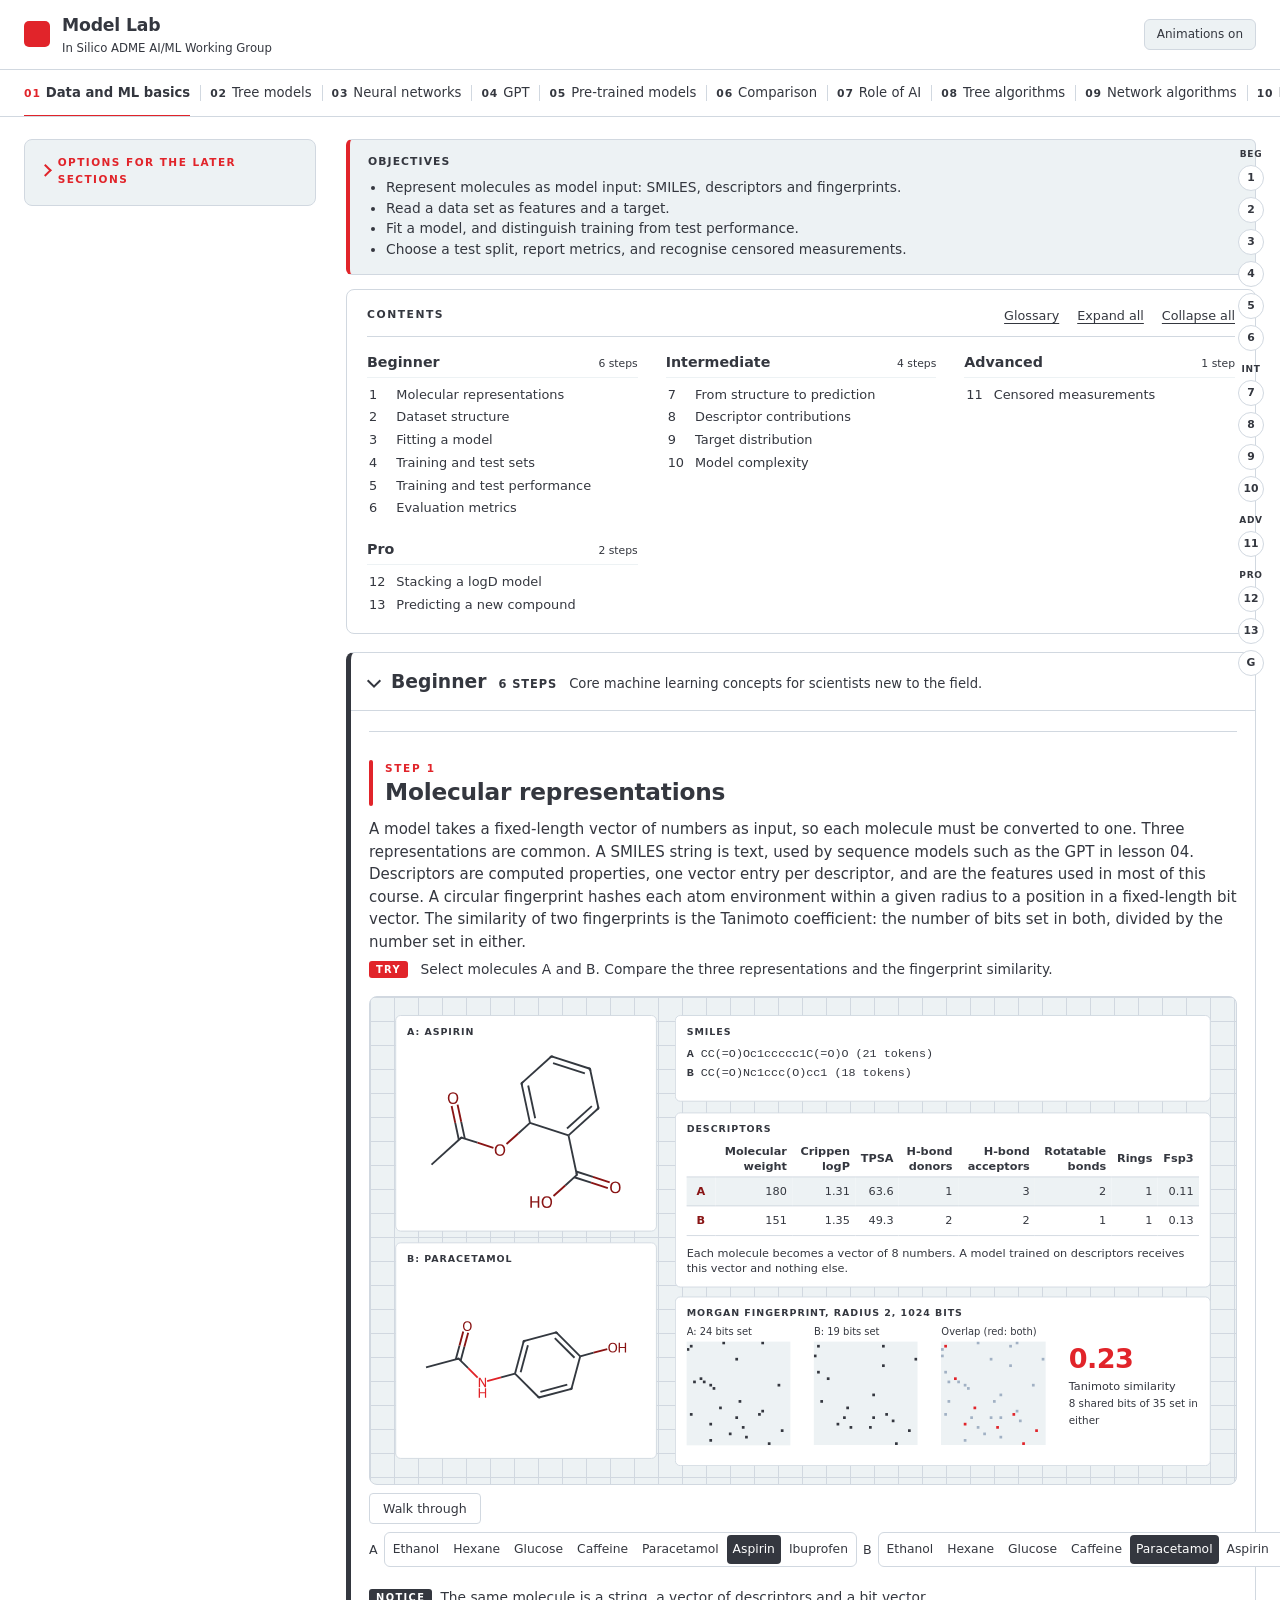
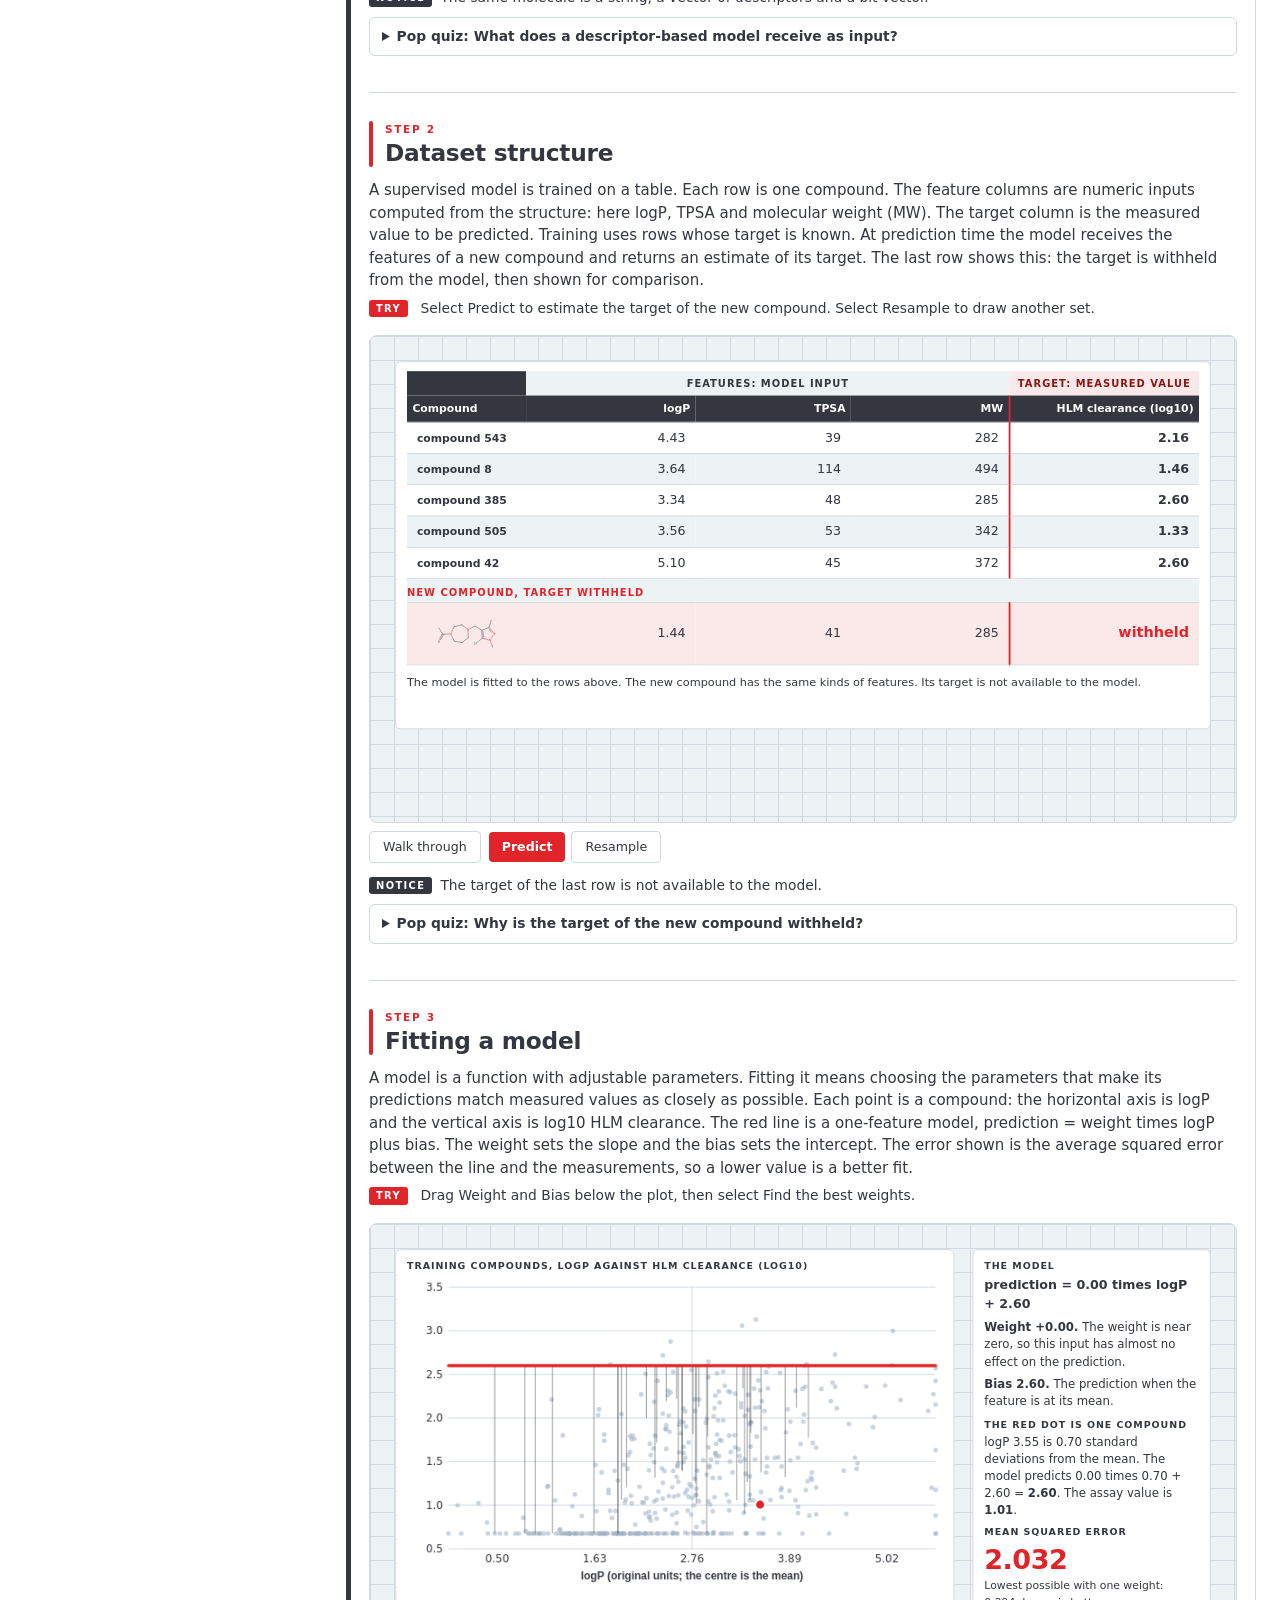
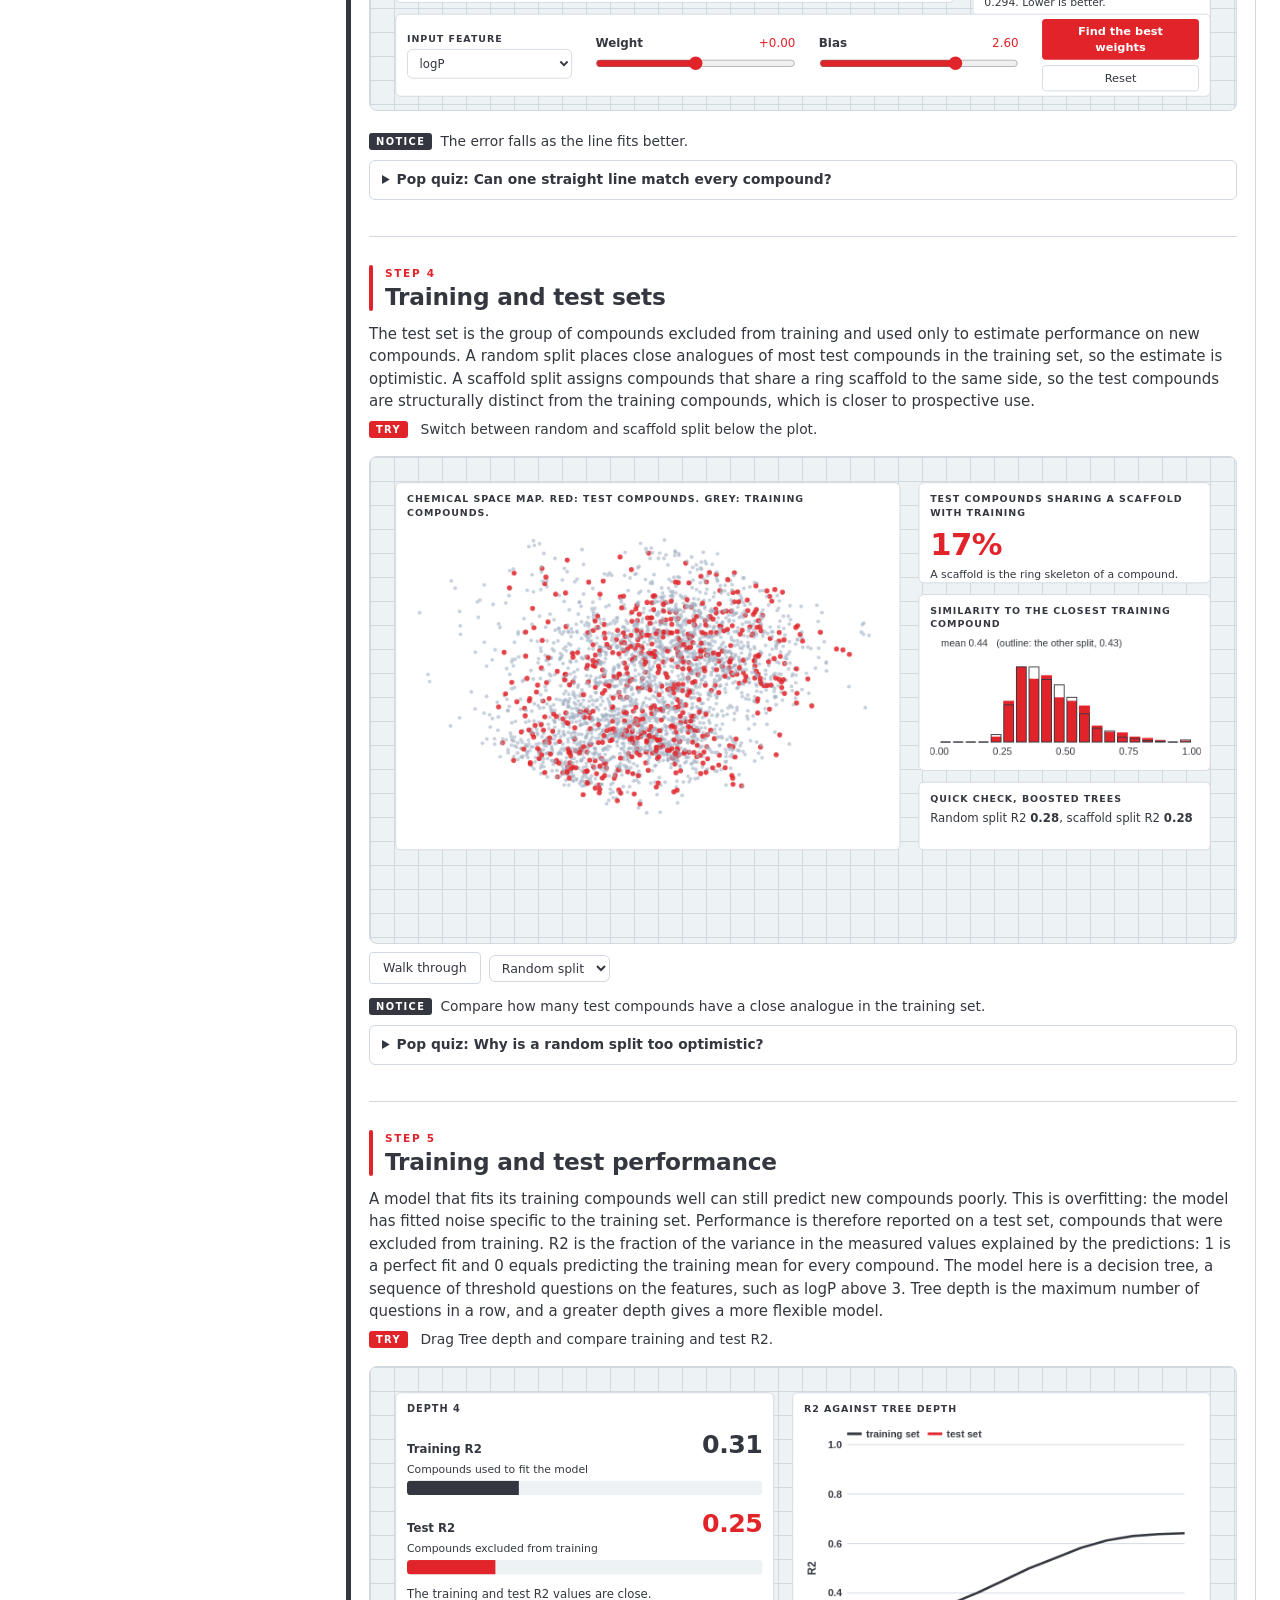
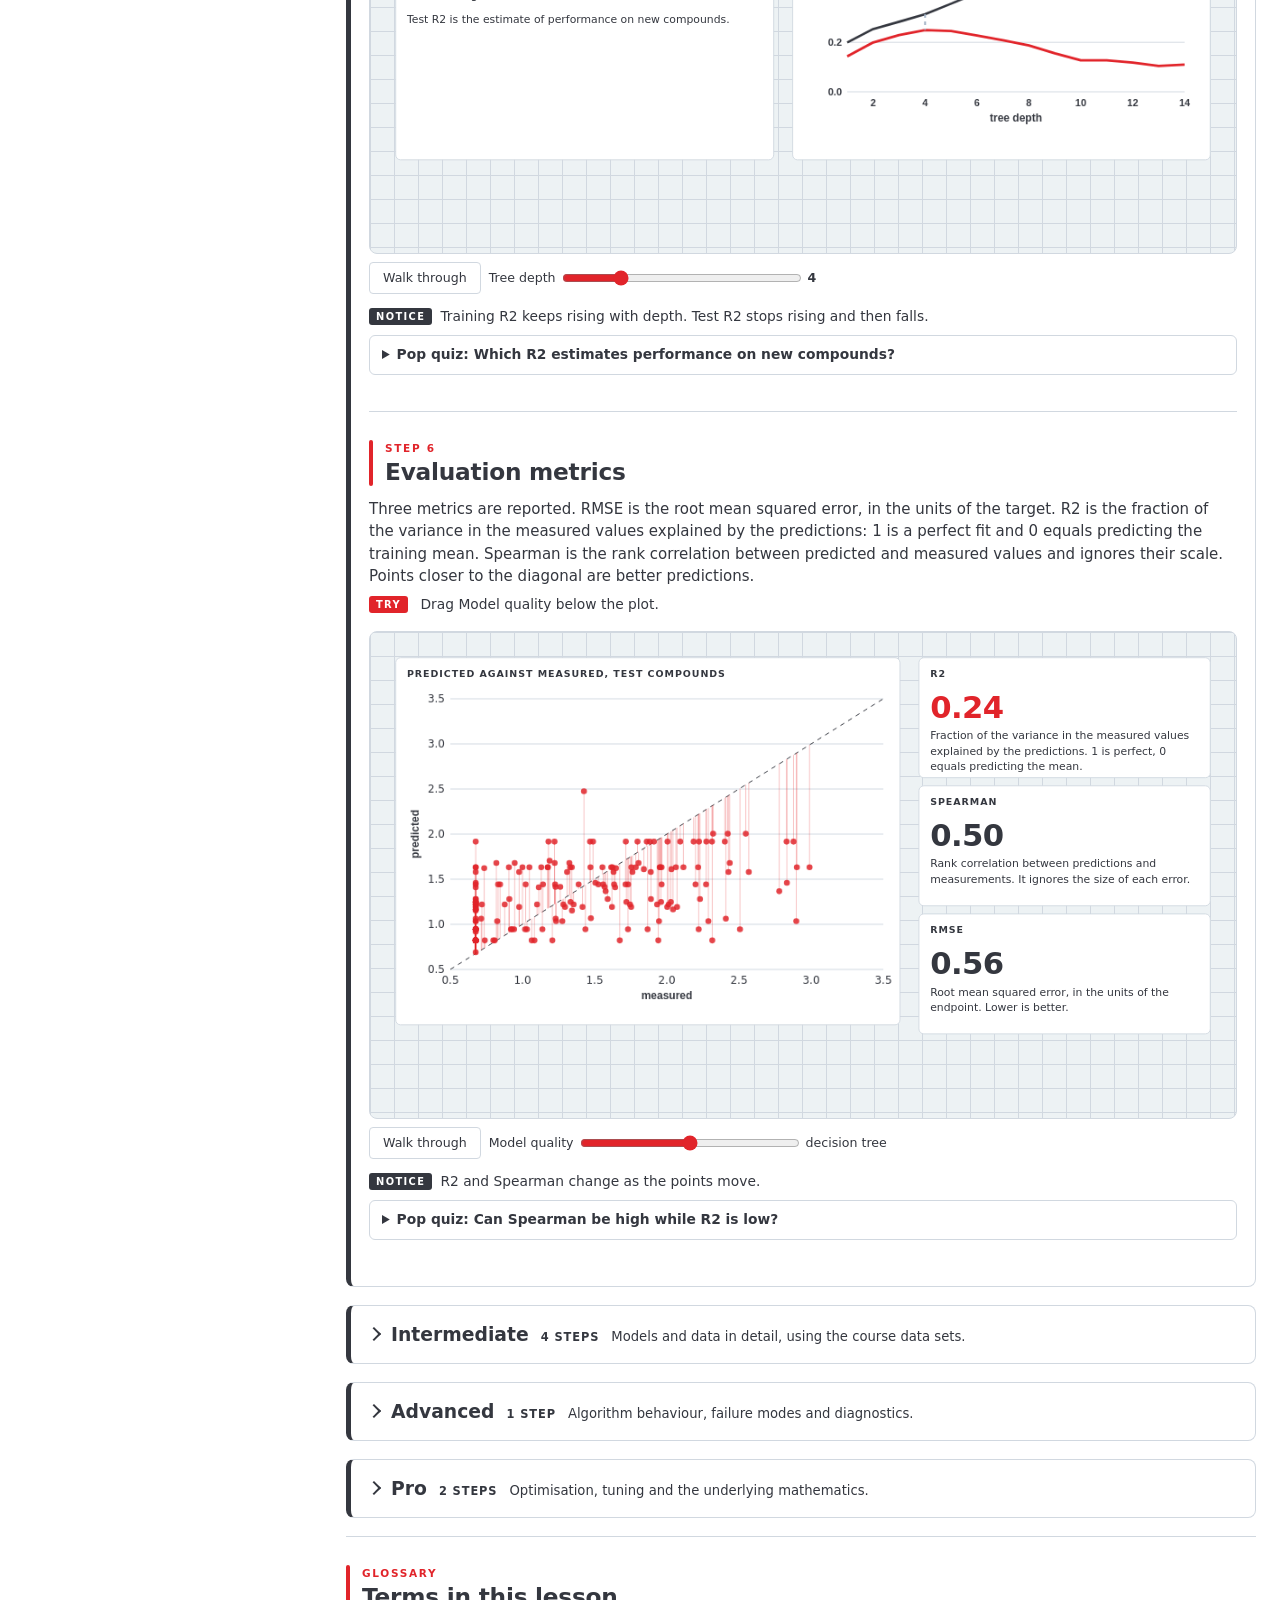
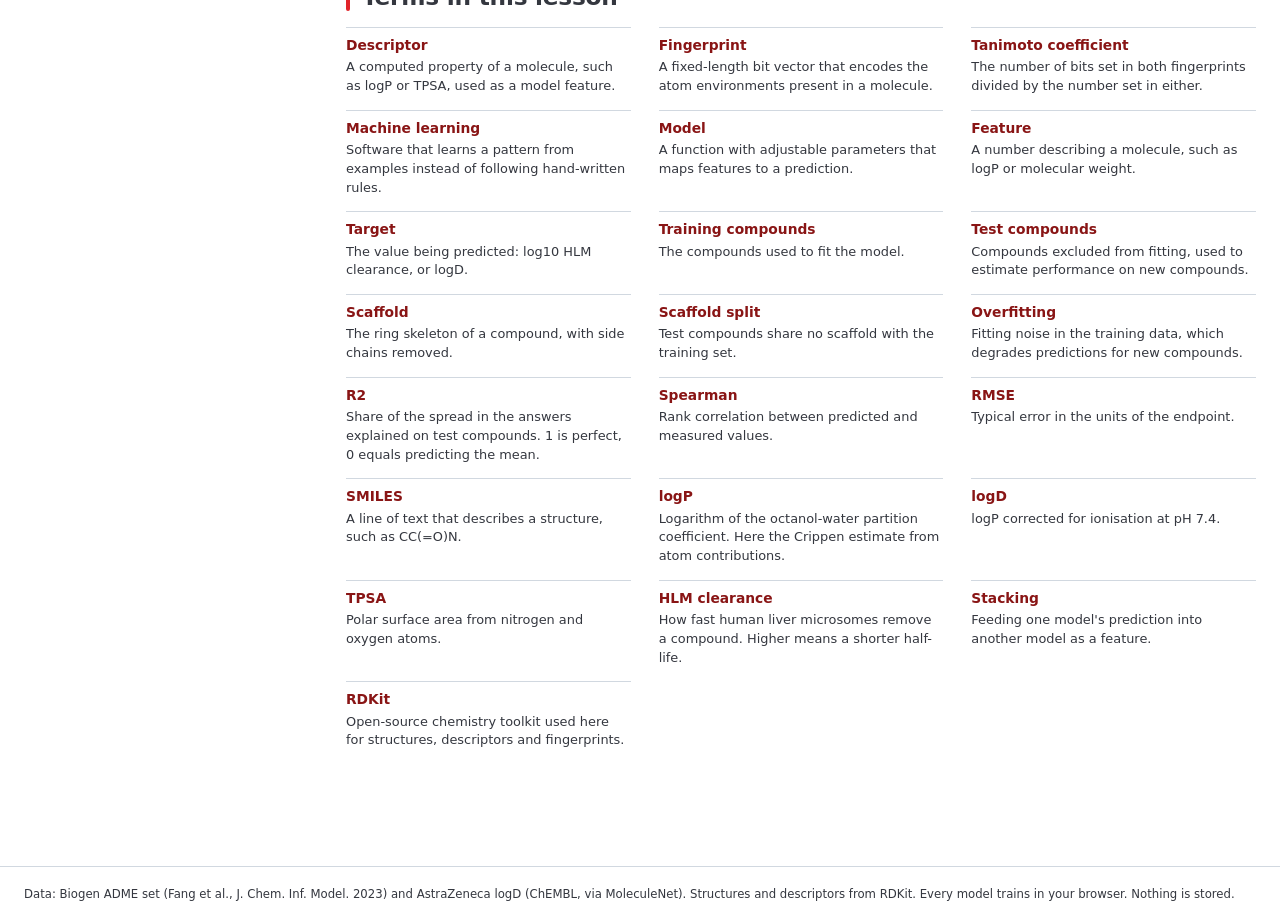
==== docs/index.html @ fb3d6345 "Fix graphical defects in tab 11: clipped schematic, legends over data, origin tick collisions, graph" ====
<!doctype html>
<html lang="en">
<head>
<meta charset="utf-8">
<meta name="viewport" content="width=device-width,initial-scale=1">
<title>Model Lab | AI/ML for ADME</title>
<link rel="stylesheet" href="css/site.css?v=o7">
</head>
<body>
<div id="bar"></div>
<header class="site"><div class="in">
  <div class="brand"><i aria-hidden="true"></i><div><b>Model Lab</b><small>In Silico ADME AI/ML Working Group</small></div></div>
  <div class="sp"></div>
  <button class="pill" id="animtoggle" type="button" aria-pressed="false">Animations on</button>
</div></header>
<nav class="tabs"><div class="in" id="tabs">
  <button type="button" data-tab="start" aria-selected="true"><b>01</b>Data and ML basics</button>
  <button type="button" data-tab="trees" aria-selected="false"><b>02</b>Tree models</button>
  <button type="button" data-tab="nn" aria-selected="false"><b>03</b>Neural networks</button>
  <button type="button" data-tab="gpt" aria-selected="false"><b>04</b>GPT</button>
  <button type="button" data-tab="pre" aria-selected="false"><b>05</b>Pre-trained models</button>
  <button type="button" data-tab="compare" aria-selected="false"><b>06</b>Comparison</button>
  <button type="button" data-tab="ai" aria-selected="false"><b>07</b>Role of AI</button>
  <button type="button" data-tab="treealgo" aria-selected="false"><b>08</b>Tree algorithms</button>
  <button type="button" data-tab="netalgo" aria-selected="false"><b>09</b>Network algorithms</button>
  <button type="button" data-tab="pk" aria-selected="false"><b>10</b>PK and PBPK</button>
  <button type="button" data-tab="mlpk" aria-selected="false"><b>11</b>ML in PK and MIDD</button>
  <button type="button" data-tab="quiz" aria-selected="false"><b>12</b>Quiz</button>
</div></nav>
<main>
  <div class="lesson" id="lesson-start"><div class="loading">Loading</div></div>
  <div class="lesson" id="lesson-trees" hidden></div>
  <div class="lesson" id="lesson-nn" hidden></div>
  <div class="lesson" id="lesson-gpt" hidden></div>
  <div class="lesson" id="lesson-pre" hidden></div>
  <div class="lesson" id="lesson-compare" hidden></div>
  <div class="lesson" id="lesson-ai" hidden></div>
  <div class="lesson" id="lesson-treealgo" hidden></div>
  <div class="lesson" id="lesson-netalgo" hidden></div>
  <div class="lesson" id="lesson-pk" hidden></div>
  <div class="lesson" id="lesson-mlpk" hidden></div>
  <div class="lesson" id="lesson-quiz" hidden></div>
</main>
<footer class="site"><div>Data: Biogen ADME set (Fang et al., J. Chem. Inf. Model. 2023) and AstraZeneca logD (ChEMBL, via MoleculeNet). Structures and descriptors from RDKit. Every model trains in your browser. Nothing is stored.</div></footer>
<script src="vendor/tf.min.js"></script>
<script src="js/core.js?v=o7"></script>
<script src="js/guide.js?v=o7"></script>
<script src="js/filters.js?v=o7"></script>
<script src="js/start.js?v=o7"></script>
<script src="js/intro.js?v=o7"></script>
<script src="js/trees.js?v=o7"></script>
<script src="js/nn.js?v=o7"></script>
<script src="js/nn2.js?v=o7"></script>
<script src="js/transformer.js?v=o7"></script>
<script src="js/pretrained.js?v=o7"></script>
<script src="js/compare.js?v=o7"></script>
<script src="js/limits.js?v=o7"></script>
<script src="js/shape3d.js?v=o7"></script>
<script src="js/treealgo.js?v=o7"></script>
<script src="js/netalgo.js?v=o7"></script>
<script src="js/pkengine.js?v=o7"></script>
<script src="js/pk.js?v=o7"></script>
<script src="js/mlpk.js?v=o7"></script>
<script src="js/pk_a.js?v=o7"></script>
<script src="js/pk_b.js?v=o7"></script>
<script src="js/pk_c.js?v=o7"></script>
<script src="js/pk_d.js?v=o7"></script>
<script src="js/mlpk_a.js?v=o7"></script>
<script src="js/mlpk_b.js?v=o7"></script>
<script src="js/mlpk_c.js?v=o7"></script>
<script src="js/mlpk_d.js?v=o7"></script>
<script src="js/mlpk_e.js?v=o7"></script>
<script src="js/beginner.js?v=o7"></script>
<script src="js/beginner2_trees.js?v=o7"></script>
<script src="js/beginner2_nn.js?v=o7"></script>
<script src="js/beginner2_gpt.js?v=o7"></script>
<script src="js/beginner2_misc.js?v=o7"></script>
<script src="js/titles.js?v=o7"></script>
<script src="js/levels.js?v=o7"></script>
<script src="js/quiz.js?v=o7"></script>
<script src="js/quizfig_a.js?v=o7"></script>
<script src="js/quizfig_b.js?v=o7"></script>
<script src="js/quizfig_c.js?v=o7"></script>
<script src="js/quizfig_d.js?v=o7"></script>
<script src="js/quiz_pk.js?v=o7"></script>
<script src="js/main.js?v=o7"></script>
</body>
</html>
---- docs/css/site.css ----
/* Palette: red, maroon, dark grey, blue, light blue, light grey. White page, light grey grid stages. */
:root{
  --red:#E1242A; --dred:#891515; --char:#34373F; --bg:#A1B1C4; --silver:#D1D8E0; --light:#EDF2F4; --tint:#F78C85; --mid:#34373F; --panel:#EDF2F4;
  --display:"Aptos Display",Aptos,"Segoe UI Variable Display","Segoe UI",system-ui,sans-serif;
  --sans:Aptos,"Aptos Display","Segoe UI Variable","Segoe UI",system-ui,-apple-system,Roboto,Helvetica,Arial,sans-serif;
  --code:"Cascadia Mono",Consolas,ui-monospace,monospace;
}
*{box-sizing:border-box}
html{font-size:15px;scroll-behavior:smooth}
body{margin:0;background:#fff;color:var(--char);font:1rem/1.55 var(--sans);-webkit-font-smoothing:antialiased}
button{font:inherit}
h1,h2,h3,h4{margin:0;font-family:var(--display);font-weight:700;color:var(--char);letter-spacing:-.01em}
p{margin:0 0 10px}
a{color:var(--red)}
.mono{font-family:var(--code)}
#bar{position:fixed;left:0;top:0;height:3px;width:0;background:var(--red);z-index:60;transition:width .25s}
header.site{background:#fff;border-bottom:1px solid var(--silver)}
header.site .in{max-width:1360px;margin:0 auto;padding:12px 24px;display:flex;align-items:center;gap:16px}
.brand{display:flex;align-items:center;gap:12px}
.brand i{display:block;width:26px;height:26px;border-radius:5px;background:var(--red,#e4002b)}
.brand b{font-size:1.15rem;font-weight:700;letter-spacing:-.01em}
.brand small{display:block;font-size:.78rem;color:var(--mid);font-weight:400}
.sp{flex:1}
.pill{font-size:.8rem;color:var(--char);border:1px solid var(--silver);background:var(--panel);border-radius:6px;padding:5px 12px;cursor:pointer}
.pill[aria-pressed="true"]{background:var(--char);color:#fff;border-color:var(--char)}
nav.tabs{position:sticky;top:0;z-index:40;background:rgba(255,255,255,.97);border-bottom:1px solid var(--silver)}
nav.tabs .in{max-width:1360px;margin:0 auto;padding:0 24px;display:flex;gap:28px;overflow-x:auto}
nav.tabs button{flex:0 0 auto;border:0;background:none;color:var(--mid);padding:13px 0;cursor:pointer;position:relative;white-space:nowrap;font-size:.95rem}
nav.tabs button b{font-weight:600;font-size:.72rem;letter-spacing:.08em;margin-right:7px;color:var(--mid)}
nav.tabs button[aria-selected="true"]{color:var(--char);font-weight:600}
nav.tabs button[aria-selected="true"] b{color:var(--red)}
nav.tabs button[aria-selected="true"]::after{content:"";position:absolute;left:0;right:0;bottom:-1px;height:2px;background:var(--red)}
.lesson{max-width:1360px;margin:0 auto;padding:22px 24px 80px;display:grid;grid-template-columns:292px minmax(0,1fr);gap:30px;align-items:start}
.lesson[hidden]{display:none}
@media(max-width:1000px){.lesson{grid-template-columns:minmax(0,1fr);gap:18px;padding:16px}}
aside.options{position:sticky;top:58px;max-height:calc(100vh - 72px);overflow:auto;background:var(--panel);border:1px solid var(--silver);border-radius:8px;padding:14px 16px 18px}
@media(max-width:1000px){aside.options{position:static;max-height:none}}
.otitle{font-size:.7rem;letter-spacing:.14em;text-transform:uppercase;color:var(--red);font-weight:700;margin-bottom:8px}
.og{padding:10px 0;border-top:1px solid var(--silver)}
.og:first-of-type{border-top:0;padding-top:2px}
.ol{font-size:.72rem;letter-spacing:.1em;text-transform:uppercase;color:var(--mid);font-weight:600;margin-bottom:6px}
label.row{display:flex;justify-content:space-between;gap:10px;font-size:.88rem;font-weight:600;margin-bottom:2px}
label.row output{font-weight:500;color:var(--red);font-variant-numeric:tabular-nums}
input[type=range]{width:100%;accent-color:var(--red);margin:2px 0}
select,input[type=text]{font:inherit;width:100%;padding:7px 9px;border-radius:6px;border:1px solid var(--silver);background:#fff;color:var(--char)}
.hint{font-size:.76rem;color:var(--mid);line-height:1.35;margin-top:2px}
.seg{display:flex;background:#fff;border:1px solid var(--silver);border-radius:6px;padding:2px;gap:2px}
.seg button{flex:1;border:0;background:none;padding:5px 6px;border-radius:4px;font-size:.82rem;color:var(--mid);cursor:pointer}
.seg button.on{background:var(--char);color:#fff}
.chips{display:flex;flex-wrap:wrap;gap:5px}
.chips label{display:inline-flex;gap:5px;align-items:center;border:1px solid var(--silver);border-radius:999px;padding:2px 9px;font-size:.8rem;cursor:pointer;background:#fff}
.chips label:has(input:checked){border-color:var(--red);color:var(--dred)}
.chips input{accent-color:var(--red)}
.btn{font-weight:600;font-size:.9rem;padding:8px 16px;border-radius:4px;border:0;background:var(--red);color:#fff;cursor:pointer}
.btn:hover{background:var(--dred)}
.btn.ghost{background:#fff;color:var(--char);border:1px solid var(--silver);font-weight:500}
.btn.ghost:hover{background:var(--panel);border-color:var(--mid)}
.btn:disabled{opacity:.45;cursor:default}
.btn.sm{padding:5px 13px;font-size:.84rem}
.btn.wide{width:100%}
.status{font-size:.8rem;color:var(--mid);min-height:1.3em;margin-top:8px;font-variant-numeric:tabular-nums}
.rbox{margin-top:10px;display:flex;flex-direction:column;gap:6px}
.rrow{display:flex;justify-content:space-between;background:#fff;border:1px solid var(--silver);border-radius:6px;padding:6px 10px;font-size:.84rem}
.rrow b{font-variant-numeric:tabular-nums;color:var(--red)}
.steps{min-width:0}
nav.toc{display:flex;flex-wrap:wrap;gap:6px;margin-bottom:6px}
.tc{border:1px solid var(--silver);background:#fff;border-radius:999px;padding:3px 12px;font-size:.8rem;color:var(--char);cursor:pointer}
.tc:hover{border-color:var(--red);color:var(--red)}
.step{padding:28px 0 36px;border-top:1px solid var(--silver);scroll-margin-top:70px}
nav.toc + .step{border-top:0;padding-top:14px}
.shead{display:flex;gap:12px;align-items:stretch}
.tick{width:4px;background:var(--red);border-radius:2px;flex:0 0 4px}
.eyebrow{font-size:.7rem;letter-spacing:.16em;font-weight:700;color:var(--red);text-transform:uppercase}
.step h2{font-size:1.55rem;line-height:1.2;font-weight:700;margin-top:2px;text-wrap:balance}
.lead{margin:12px 0 0;max-width:62rem;font-size:1rem;line-height:1.5;color:#34373F}
.try{margin:6px 0 0;max-width:62rem;font-size:.92rem;color:var(--char)}
.try b{display:inline-block;font-size:.66rem;letter-spacing:.14em;text-transform:uppercase;color:#fff;background:var(--red);border-radius:3px;padding:1px 7px;margin-right:8px;vertical-align:1px}
.stagewrap{margin-top:16px}
.screen{position:relative;width:100%;aspect-ratio:16/9;background-color:var(--light);background-image:linear-gradient(#D1D8E0 1px,transparent 1px),linear-gradient(90deg,#D1D8E0 1px,transparent 1px);background-size:24px 24px;border:1px solid var(--silver);border-radius:8px;overflow:hidden}
.inner{position:absolute;left:0;top:0;width:960px;height:540px;transform-origin:0 0;font-size:13px;line-height:1.4}
.sbar{display:flex;gap:8px;align-items:center;flex-wrap:wrap;margin-top:8px}
.sc{display:inline-flex;gap:6px;align-items:center;font-size:.84rem}
.sc select{width:auto;padding:4px 8px}
.sc input[type=range]{width:140px}
.sx{font-size:.82rem;color:var(--mid);margin-left:auto;font-variant-numeric:tabular-nums}
.cap{position:absolute;left:70px;right:70px;bottom:20px;background:var(--char);color:#fff;border-radius:6px;padding:9px 16px;text-align:center;font-size:15px;line-height:1.35;opacity:0;transition:opacity .35s;pointer-events:none;z-index:20}
.cap.on{opacity:1}
.keybar{position:absolute;left:0;right:0;bottom:0;height:46px;background:var(--red);color:#fff;font-weight:700;font-size:16px;display:flex;align-items:center;justify-content:center;gap:14px;transform:translateY(100%);opacity:0;transition:transform .5s,opacity .3s;z-index:21;padding:0 20px;text-align:center}
.keybar.on{transform:none;opacity:1}
.keybar i{font-style:normal;background:var(--dred);border-radius:3px;font-size:10px;letter-spacing:.14em;padding:3px 8px;flex:0 0 auto}
.abs{position:absolute}
.pn{position:absolute;background:#fff;border:1px solid var(--silver);border-radius:6px;padding:10px 12px;font-size:13px}
.pn h4{font-size:10.5px;letter-spacing:.1em;text-transform:uppercase;color:var(--mid);font-weight:600;margin:0 0 6px}
.pn.dark{background:var(--char);color:#fff;border-color:var(--char)}
.fd{opacity:0;transform:translateY(10px);transition:opacity .55s,transform .55s}
.fd.on{opacity:1;transform:none}
.fl{opacity:0;transition:opacity .5s}.fl.on{opacity:1}
.smi{font:600 14px var(--code);color:var(--char);word-break:break-all}
.big{font-size:34px;font-weight:700;letter-spacing:-.02em;font-variant-numeric:tabular-nums}
.lbl{font-size:10.5px;letter-spacing:.1em;text-transform:uppercase;color:var(--mid);font-weight:600}
.nums div{display:flex;justify-content:space-between;border-bottom:1px solid var(--silver);padding:3px 0;font-variant-numeric:tabular-nums}
.nums b{color:var(--char)}
.pbar{height:9px;border-radius:5px;background:var(--silver);position:relative;overflow:hidden;margin:3px 0 7px}
.pbar i{position:absolute;left:0;top:0;bottom:0;border-radius:5px;transition:width 1s cubic-bezier(.2,.8,.2,1)}
.struct svg{display:block;width:100%;height:100%}
.score{background:#fff;border:1px solid var(--silver);border-radius:6px;padding:10px 12px;animation:pop .45s both}
.score b{display:block;font-size:.68rem;letter-spacing:.1em;text-transform:uppercase;color:var(--mid);font-weight:600}
.score .v{font-size:1.8rem;font-weight:700;color:var(--char);line-height:1.15;font-variant-numeric:tabular-nums}
.score .s{font-size:.74rem;color:var(--mid);line-height:1.35}
@keyframes pop{from{opacity:0;transform:translateY(6px)}to{opacity:1;transform:none}}
.tok{display:inline-block;font:600 13px/1 var(--code);background:#fff;border:1px solid var(--silver);border-radius:5px;padding:7px 9px;margin:0 5px 5px 0;animation:pop .3s both}
.tok.new{background:var(--red);color:#fff;border-color:var(--red)}
.tok.s{background:var(--char);color:#fff;border-color:var(--char)}
.probs{display:flex;flex-direction:column;gap:5px}
.probs>div{display:grid;grid-template-columns:54px minmax(0,1fr) 40px;gap:8px;align-items:center;font:600 12px var(--code)}
.probs .tr{display:block;height:11px;border-radius:3px;background:var(--silver)}
.probs i{display:block;height:11px;border-radius:3px;background:var(--red);width:0;transition:width .4s}
.probs .pick i{background:var(--dred)}
.mol3{display:grid;grid-template-columns:repeat(4,1fr);gap:8px}
.molc{background:#fff;border:1px solid var(--silver);border-radius:6px;padding:4px;animation:pop .4s both;position:relative}
.molc.bad{opacity:.55}.molc.ok{border-color:var(--red)}
.molc small{display:block;font-size:10px;color:var(--mid);text-align:center}
.lb{display:grid;grid-template-columns:minmax(120px,230px) minmax(0,1fr) 54px 76px;gap:7px 12px;align-items:center;font-size:.9rem}
.lb .hd{font-size:.68rem;letter-spacing:.1em;text-transform:uppercase;color:var(--mid)}
.lb .nm{font-weight:600}
.lb .tr{height:13px;background:var(--silver);border-radius:3px;overflow:hidden}
.lb .tr i{display:block;height:100%;width:0;background:var(--red);transition:width 1.1s cubic-bezier(.2,.8,.2,1)}
.lb .tr i.ref{background:var(--bg)}
.lb .vv{font-variant-numeric:tabular-nums;font-weight:600;text-align:right}
.tblwrap{overflow-x:auto;border-radius:6px;border:1px solid var(--silver)}
table{border-collapse:collapse;width:100%;font-size:.88rem}
th{background:var(--char);color:#fff;text-align:left;padding:7px 11px;font-weight:600;font-size:.8rem}
td{padding:7px 11px;border-bottom:1px solid var(--silver)}
tr:nth-child(even) td{background:var(--panel)}
td:first-child{color:var(--dred);font-weight:600}
.gloss .gl{display:grid;grid-template-columns:repeat(auto-fill,minmax(250px,1fr));gap:14px 28px;margin:16px 0 0}
.gloss .gl>div{border-top:1px solid var(--silver);padding-top:7px}
.gloss dt{font-weight:700;color:var(--dred);font-size:.92rem}
.gloss dd{margin:2px 0 0;color:#34373F;font-size:.86rem;line-height:1.45}
.note{font-size:.84rem;color:var(--mid)}
.disc{padding-left:18px;display:flex;flex-direction:column;gap:8px;margin:10px 0 0;max-width:60rem}
footer.site{border-top:1px solid var(--silver);padding:18px 24px;font-size:.78rem;color:var(--mid)}
footer.site div{max-width:1360px;margin:0 auto}
:focus-visible{outline:2px solid var(--red);outline-offset:2px}
.loading{padding:60px 20px;text-align:center;color:var(--mid)}
@media (prefers-reduced-motion:reduce){.fd,.fl{transition:none}}
/* tree and network animations */
.tnode{opacity:0;transform-box:fill-box;transform-origin:center;animation:grow .5s forwards}
@keyframes grow{from{opacity:0;transform:scale(.6)}to{opacity:1;transform:none}}
.tedge{opacity:0;animation:fadein .5s forwards}
@keyframes fadein{to{opacity:1}}
.tnode.on rect{stroke:var(--red);stroke-width:3.5}
.flowline{stroke-dasharray:3 7;animation:dashm .8s linear infinite}
.flowline.off{animation:none;stroke-dasharray:none}
@keyframes dashm{to{stroke-dashoffset:-20}}
.noanim .tnode,.noanim .tedge{animation:none;opacity:1}
.noanim .fd,.noanim .fl{transition:none}
.noanim .flowline{animation:none}
svg text{font-family:var(--sans)}
.nt td,.nt th{padding:4px 9px}
.nt table{font-size:12px}
.tkc .tok{padding:6px 7px;font-size:12px}

.busy{position:absolute;inset:0;background:rgba(237,242,244,.84);display:flex;align-items:center;justify-content:center;opacity:0;pointer-events:none;transition:opacity .25s;z-index:30}
.busy.on{opacity:1;pointer-events:auto}
.bs{background:var(--char);color:#fff;border-radius:6px;padding:12px 18px;display:flex;gap:12px;align-items:center;font-size:15px}
.bs i{width:16px;height:16px;border:2px solid rgba(255,255,255,.3);border-top-color:#fff;border-radius:50%;animation:spin .8s linear infinite}
@keyframes spin{to{transform:rotate(360deg)}}
.uses{margin:10px 0 0;font-size:.82rem;color:var(--mid);max-width:62rem}
.uses b{font-weight:600;color:var(--char)}
.aff{margin-top:12px;border-top:1px solid var(--silver);padding-top:10px}
.ah{display:flex;flex-wrap:wrap;gap:5px}
.ah button{border:1px solid var(--red);background:#fff;color:var(--dred);border-radius:999px;padding:2px 10px;font-size:.78rem;cursor:pointer}
.ah button:hover{background:var(--red);color:#fff}
.tc.hit{border-color:var(--red);color:var(--red);box-shadow:0 0 0 2px rgba(225,36,42,.18)}

.foot{position:absolute;left:28px;right:28px;bottom:14px;height:40px;border-top:1px solid var(--silver);display:flex;align-items:center;gap:12px;font-size:14px;color:#34373F;opacity:0;transition:opacity .3s;pointer-events:none}
.foot.on{opacity:1}
.foot i{font-style:normal;font-size:10px;letter-spacing:.14em;color:var(--dred);font-weight:700;flex:0 0 auto}

.chips label.pulse{animation:pulsechip 1.1s ease 4}
@keyframes pulsechip{0%{box-shadow:0 0 0 0 rgba(225,36,42,.55)}100%{box-shadow:0 0 0 9px rgba(225,36,42,0)}}

.stalebadge{position:absolute;right:28px;top:6px;background:#EDF2F4;color:var(--dred);border:1px solid var(--tint);border-radius:5px;padding:3px 10px;font-size:12px;font-weight:600;opacity:0;pointer-events:none;transition:opacity .25s;z-index:25}
.stalebadge.on{opacity:1}
.bbar{display:flex;gap:14px;align-items:center}
.bbar .btn{padding:9px 26px;font-size:15px}
.bbar .seg{width:auto}
.bbar .seg button{flex:0 0 auto;padding:6px 12px;font-size:12.5px}
.bbar .sl{align-self:center;font-size:11px;color:var(--mid);padding:0 8px 0 8px;letter-spacing:.06em;text-transform:uppercase}
.bbar .bst{font-size:13px;color:var(--mid);font-variant-numeric:tabular-nums;flex:1;min-width:0;white-space:nowrap;overflow:hidden;text-overflow:ellipsis}
.static .tnode,.static .tedge{animation:none;opacity:1}
details.filtgrp{padding:10px 0;border-top:1px solid var(--silver)}
details.filtgrp summary{cursor:pointer;font-size:.72rem;letter-spacing:.1em;text-transform:uppercase;color:var(--mid);font-weight:600}
details.filtgrp[open] summary{margin-bottom:6px}
details.filtgrp .fr{margin-top:6px}
.mode{display:inline-flex}
.dim{opacity:.35;transition:opacity .2s}
.presets{display:flex;gap:6px;flex-wrap:wrap}
.presets button{border:1px solid var(--silver);background:#fff;border-radius:999px;padding:4px 12px;font-size:12px;color:var(--char);cursor:pointer}
.presets button:hover{border-color:var(--red);color:var(--red)}
.presets button.on{background:var(--char);color:#fff;border-color:var(--char)}

.busy.gate .bs i{display:none}

.intro{border:1px solid var(--silver);border-left:4px solid var(--red);background:var(--panel);border-radius:6px;padding:14px 18px;margin-bottom:14px}
.intro .it{display:flex;gap:14px;align-items:baseline;flex-wrap:wrap;font-size:.9rem}
.intro .it b{color:var(--dred)}
.intro .it span{color:#34373F}
.intro .ig{display:grid;display:block;margin-top:0}
@media(max-width:760px){.intro .ig{grid-template-columns:minmax(0,1fr)}}
.intro ul{margin:4px 0 0;padding-left:18px;font-size:.92rem;line-height:1.5}
.intro .wd{display:flex;flex-wrap:wrap;gap:6px;margin-top:2px}
.intro .wd span{border:1px solid var(--silver);background:#fff;border-radius:999px;padding:2px 10px;font-size:.82rem}
.guide{margin-top:12px;max-width:62rem}
.guide .gn{margin:0 0 8px;font-size:.92rem}
.guide .gn b{display:inline-block;font-size:.66rem;letter-spacing:.14em;text-transform:uppercase;color:#fff;background:var(--char);border-radius:3px;padding:1px 7px;margin-right:8px;vertical-align:1px}
.guide details{border:1px solid var(--silver);border-radius:6px;background:#fff;padding:8px 12px}
.guide summary{cursor:pointer;font-weight:600;font-size:.92rem}
.guide details p{margin:8px 0 0;font-size:.9rem;color:#34373F}

.cmap{margin-top:12px;border-top:1px solid var(--silver);padding-top:10px;display:grid;grid-template-columns:repeat(3,minmax(0,1fr));gap:8px 18px}
.cmap .ol{grid-column:1/-1;margin-bottom:0}
.cmap div:not(.ol){display:flex;gap:8px;font-size:.84rem;line-height:1.4}
.cmap b{color:var(--red);font-size:.8rem}
.cmap i{font-style:normal;font-weight:700;color:var(--char)}
@media(max-width:900px){.cmap{grid-template-columns:minmax(0,1fr)}}
.iwhat{margin:8px 0 0;font-size:.92rem;line-height:1.5;color:#34373F}


.zoomb{display:none}
@media(max-width:900px){.stagewrap{overflow-x:auto;-webkit-overflow-scrolling:touch}.screen{min-width:0}.stagewrap.big .screen{min-width:720px}.zoomb{display:inline-flex}}
aside.options,.pn,.tblwrap,.stagewrap,nav.tabs .in{scrollbar-width:thin;scrollbar-color:var(--silver) transparent}
aside.options::-webkit-scrollbar,.pn::-webkit-scrollbar,.tblwrap::-webkit-scrollbar,.stagewrap::-webkit-scrollbar,nav.tabs .in::-webkit-scrollbar{width:6px;height:6px}
aside.options::-webkit-scrollbar-thumb,.pn::-webkit-scrollbar-thumb,.tblwrap::-webkit-scrollbar-thumb,.stagewrap::-webkit-scrollbar-thumb,nav.tabs .in::-webkit-scrollbar-thumb{background:var(--silver);border-radius:3px}
aside.options::-webkit-scrollbar-button{display:none}

.step.bench .stalebadge{top:50px}

/* ---------- tab 10: quiz ---------- */
#lesson-quiz:not([hidden]){display:block;max-width:880px}
.qpage{margin:0 auto}
.qtop{display:flex;align-items:center;justify-content:space-between;gap:16px;margin-bottom:14px}
.qdots{display:flex;gap:6px;flex-wrap:wrap}
.qdots i{width:22px;height:6px;border-radius:3px;background:var(--silver)}
.qdots i.now{background:var(--char)}.qdots i.ok{background:#2E7D4F}.qdots i.no{background:var(--red)}
.qsc{font-size:.85rem;color:var(--mid);font-weight:600;white-space:nowrap}
.qcard{border:1px solid var(--silver);border-radius:8px;background:#fff;padding:22px 24px}
.qtopic{font-size:.7rem;letter-spacing:.14em;text-transform:uppercase;color:var(--red);font-weight:700;margin-bottom:8px}
.qtext{font-size:1.25rem;line-height:1.35;margin-bottom:16px}
.qhint{font-size:.85rem;color:var(--mid);margin-bottom:10px}
.qopt{display:flex;gap:10px;align-items:flex-start;border:1px solid var(--silver);border-radius:6px;padding:10px 12px;margin-bottom:8px;cursor:pointer;background:#fff}
.qopt:hover{border-color:var(--mid)}
.qopt input{margin-top:4px;accent-color:var(--red)}
.qopt.right{border-color:#2E7D4F;background:#EAF5EE}
.qopt.wrong{border-color:var(--red);background:#FCECEC}
.qnum{display:flex;align-items:center;gap:10px;margin-bottom:8px}
.qnum input{width:200px}
.qord{list-style:decimal;padding-left:26px;margin:0}
.qord li{display:flex;gap:8px;align-items:center;border:1px solid var(--silver);border-radius:6px;padding:8px 10px;margin-bottom:6px;background:#fff}
.qord li span{flex:1}
.qfb{margin-top:14px;padding:12px 14px;border-radius:6px;font-size:.94rem}
.qfb.ok{background:#EAF5EE;border:1px solid #2E7D4F}
.qfb.no{background:#FCECEC;border:1px solid var(--red)}
.qact{margin-top:16px;display:flex;gap:10px;flex-wrap:wrap}
.qgoal{font-weight:600;background:var(--panel);border:1px solid var(--silver);border-radius:6px;padding:10px 12px;margin-bottom:14px}
.qctl{display:grid;grid-template-columns:repeat(auto-fit,minmax(200px,1fr));gap:14px;margin-bottom:14px}
.qctl label{font-size:.88rem;font-weight:600;display:block}
.qctl output{float:right;color:var(--red);font-weight:500;font-variant-numeric:tabular-nums}
.qrunrow{display:flex;align-items:center;gap:14px;margin-bottom:12px}
.qrs{font-size:.88rem;color:var(--mid)}
.qt{width:100%;border-collapse:collapse;font-size:.88rem;font-variant-numeric:tabular-nums}
.qt th{text-align:left;font-size:.7rem;letter-spacing:.08em;text-transform:uppercase;color:var(--mid);padding:6px 8px;border-bottom:1px solid var(--silver)}
.qt td{padding:6px 8px;border-bottom:1px solid var(--light)}
.qt tr.ok td{color:#1E6B40;font-weight:600}
.qhintbox{margin-top:10px;font-size:.9rem;background:var(--panel);border-radius:6px;padding:8px 12px}
.qend{text-align:center}
.qbig{font-family:var(--display);font-size:3rem;font-weight:700;color:var(--char);line-height:1.1;margin:4px 0 8px}
.qend .qact{justify-content:center}
.qrev{list-style:none;padding:0;margin:18px 0 0}
.qrev li{border:1px solid var(--silver);border-left:4px solid var(--silver);border-radius:6px;padding:10px 14px;margin-bottom:8px;font-size:.92rem}
.qrev li.ok{border-left-color:#2E7D4F}.qrev li.no{border-left-color:var(--red)}
.qrev li b{font-size:.7rem;letter-spacing:.1em;text-transform:uppercase;margin-right:6px}
.qtp{font-size:.78rem;color:var(--mid)}
.qwhy{margin-top:4px;color:var(--mid)}
.qt thead th{background:var(--light);color:var(--char)}

/* ---------- sections by level, and the bookmark rail ---------- */
details.lvl{border:1px solid var(--silver);border-left-width:5px;border-radius:8px;margin:0 0 18px;background:#fff}
details.lvl-beginner{border-left-color:#2E7D4F}details.lvl-intermediate{border-left-color:var(--bg)}details.lvl-advanced{border-left-color:var(--char)}details.lvl-pro{border-left-color:var(--red)}
details.lvl>summary{list-style:none;cursor:pointer;padding:14px 18px;display:flex;align-items:baseline;gap:12px;flex-wrap:wrap}
details.lvl>summary::-webkit-details-marker{display:none}
details.lvl>summary::before{content:"";align-self:center;width:8px;height:8px;border-right:2px solid var(--char);border-bottom:2px solid var(--char);transform:rotate(-45deg);transition:transform .15s;flex:0 0 auto}
details.lvl[open]>summary::before{transform:rotate(45deg)}
.lvn{font-family:var(--display);font-weight:700;font-size:1.25rem}
.lvc{font-size:.76rem;letter-spacing:.08em;text-transform:uppercase;color:var(--mid);font-weight:600}
.lvs{font-size:.88rem;color:var(--mid)}
details.lvl[open]>summary{border-bottom:1px solid var(--silver)}
.lvb{padding:6px 18px 10px}
.lvb .step:first-child{margin-top:14px}
.tcl{background:var(--char);color:#fff;border-color:var(--char);font-weight:600}
.tcl-beginner{background:#2E7D4F;border-color:#2E7D4F}.tcl-advanced{background:var(--char)}.tcl-pro{background:var(--red);border-color:var(--red)}.tcl-intermediate{background:#6F8196;border-color:#6F8196}
.lvctl{display:inline-flex;gap:6px;margin-left:8px}
.rail{position:fixed;right:10px;top:150px;z-index:35;display:flex;flex-direction:column;gap:5px;align-items:flex-end;max-height:calc(100vh - 170px);overflow:visible}
.rail .rl{font-size:.62rem;letter-spacing:.08em;text-transform:uppercase;font-weight:700;color:var(--mid);margin-top:6px}
.rail a.ra{display:flex;align-items:center;gap:8px;cursor:pointer;text-decoration:none;outline:none}
.rail a.ra b{width:26px;height:26px;border-radius:50%;background:#fff;border:1.5px solid var(--silver);font-size:.72rem;display:flex;align-items:center;justify-content:center;color:var(--mid)}
.rail a.ra span{display:none;background:var(--char);color:#fff;font-size:.78rem;padding:3px 9px;border-radius:4px;white-space:nowrap}
.rail a.ra:hover span,.rail a.ra:focus span{display:block}
.rail a.rl-beginner b{border-color:#2E7D4F}.rail a.rl-advanced b{border-color:var(--char)}.rail a.rl-pro b{border-color:var(--red)}.rail a.rl-intermediate b{border-color:#6F8196}
.rail a.ra.on b{background:var(--red);border-color:var(--red);color:#fff}
@media(max-width:1250px){.rail{display:none}}

aside.options details.optd>summary.otitle{list-style:none;cursor:pointer;margin-bottom:0;display:flex;align-items:center;gap:8px}
aside.options details.optd>summary.otitle::-webkit-details-marker{display:none}
aside.options details.optd>summary.otitle::before{content:"";width:7px;height:7px;border-right:2px solid var(--red);border-bottom:2px solid var(--red);transform:rotate(-45deg);transition:transform .15s}
aside.options details.optd[open]>summary.otitle::before{transform:rotate(45deg)}
aside.options details.optd[open]>summary.otitle{margin-bottom:8px}

/* ---------- contents block, neutral section styling ---------- */
nav.toc{display:block;border:1px solid var(--silver);border-radius:8px;background:#fff;padding:16px 20px;margin:0 0 18px}
.tochead{display:flex;justify-content:space-between;align-items:center;gap:12px;border-bottom:1px solid var(--silver);padding-bottom:10px;margin-bottom:14px}
.toct{font-size:.72rem;letter-spacing:.14em;text-transform:uppercase;font-weight:700;color:var(--mid)}
.tocr{display:flex;gap:18px;align-items:center}
.tocr a,.tocr button{background:none;border:0;color:var(--char);cursor:pointer;padding:0;font-size:.85rem;text-decoration:underline;text-underline-offset:3px}
.tocr a:hover,.tocr button:hover{color:var(--red)}
.tocgrid{display:grid;grid-template-columns:repeat(auto-fit,minmax(215px,1fr));gap:18px 28px}
.tcol .tch{display:flex;justify-content:space-between;align-items:baseline;margin-bottom:6px;padding-bottom:4px;border-bottom:1px solid var(--light)}
.tcol .tch b{font-family:var(--display);font-size:.95rem}
.tcol .tch span{font-size:.72rem;color:var(--mid)}
.tcol ol{list-style:none;margin:0;padding:0}
.tcol li a{display:flex;gap:8px;padding:3px 2px;font-size:.86rem;color:var(--char);cursor:pointer;line-height:1.3;border-radius:3px}
.tcol li a:hover,.tcol li a:focus{color:var(--red);outline:none}
.tcol li a .n{color:var(--mid);min-width:1.5em;font-variant-numeric:tabular-nums}
.tcol li a.hit{background:#FBE9E9}
details.lvl-beginner,details.lvl-intermediate,details.lvl-advanced,details.lvl-pro{border-left-color:var(--char)}
.rail a.rl-beginner b,.rail a.rl-intermediate b,.rail a.rl-advanced b,.rail a.rl-pro b{border-color:var(--silver)}
.rail a.ra.on b{border-color:var(--red)}
.rail .rl{color:var(--mid)}

nav.tabs .in{gap:22px}
nav.tabs button{font-size:.92rem}
.qfig{margin:0 0 16px;border:1px solid var(--silver);border-radius:6px;background:var(--panel);padding:10px 12px;text-align:center}
.qfig[hidden]{display:none}
.qfig svg{display:block;margin:0 auto}

.lesson.noopts{grid-template-columns:minmax(0,1fr)}

nav.tabs .in{gap:15px}
nav.tabs button{font-size:.88rem}
nav.tabs button b{margin-right:5px}

nav.tabs .in{gap:13px;padding:0 14px}

/* bookmark rail: one centred column, labels over the circles, hover label to the left */
.rail{width:30px;align-items:center;gap:6px;right:14px}
.rail .rl{width:30px;text-align:center;margin:8px 0 0;line-height:1;font-size:.6rem}
.rail .rl:first-child{margin-top:0}
.rail a.ra{position:relative;justify-content:center;width:26px;height:26px}
.rail a.ra span{position:absolute;right:calc(100% + 10px);top:50%;transform:translateY(-50%);z-index:5}
nav.tabs .in{gap:0;overflow-x:auto;scrollbar-width:none;-ms-overflow-style:none;justify-content:space-between}
nav.tabs .in::-webkit-scrollbar{display:none;width:0;height:0}
nav.tabs button{padding:13px 10px}
nav.tabs button+button::before{content:"";position:absolute;left:0;top:50%;height:16px;margin-top:-8px;border-left:1px solid var(--silver)}
nav.tabs button[aria-selected="true"]::after{left:10px;right:10px}
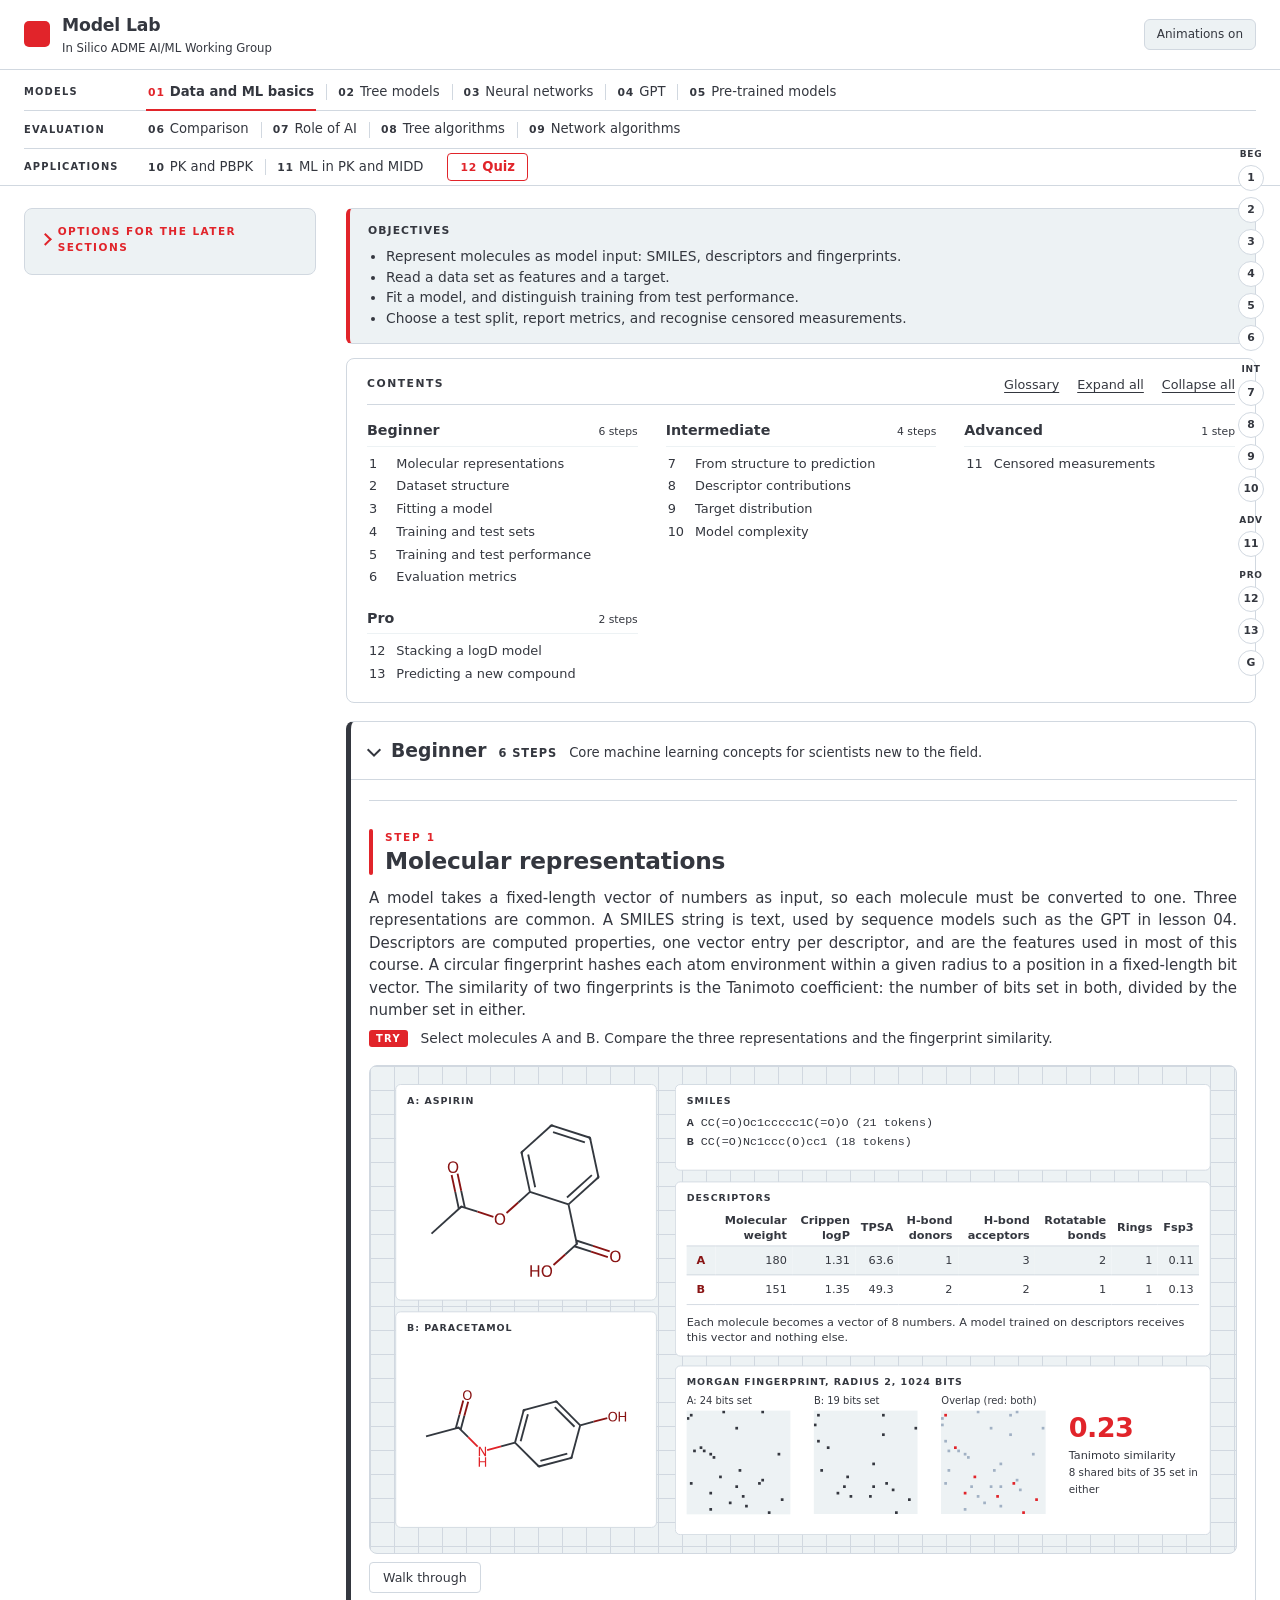
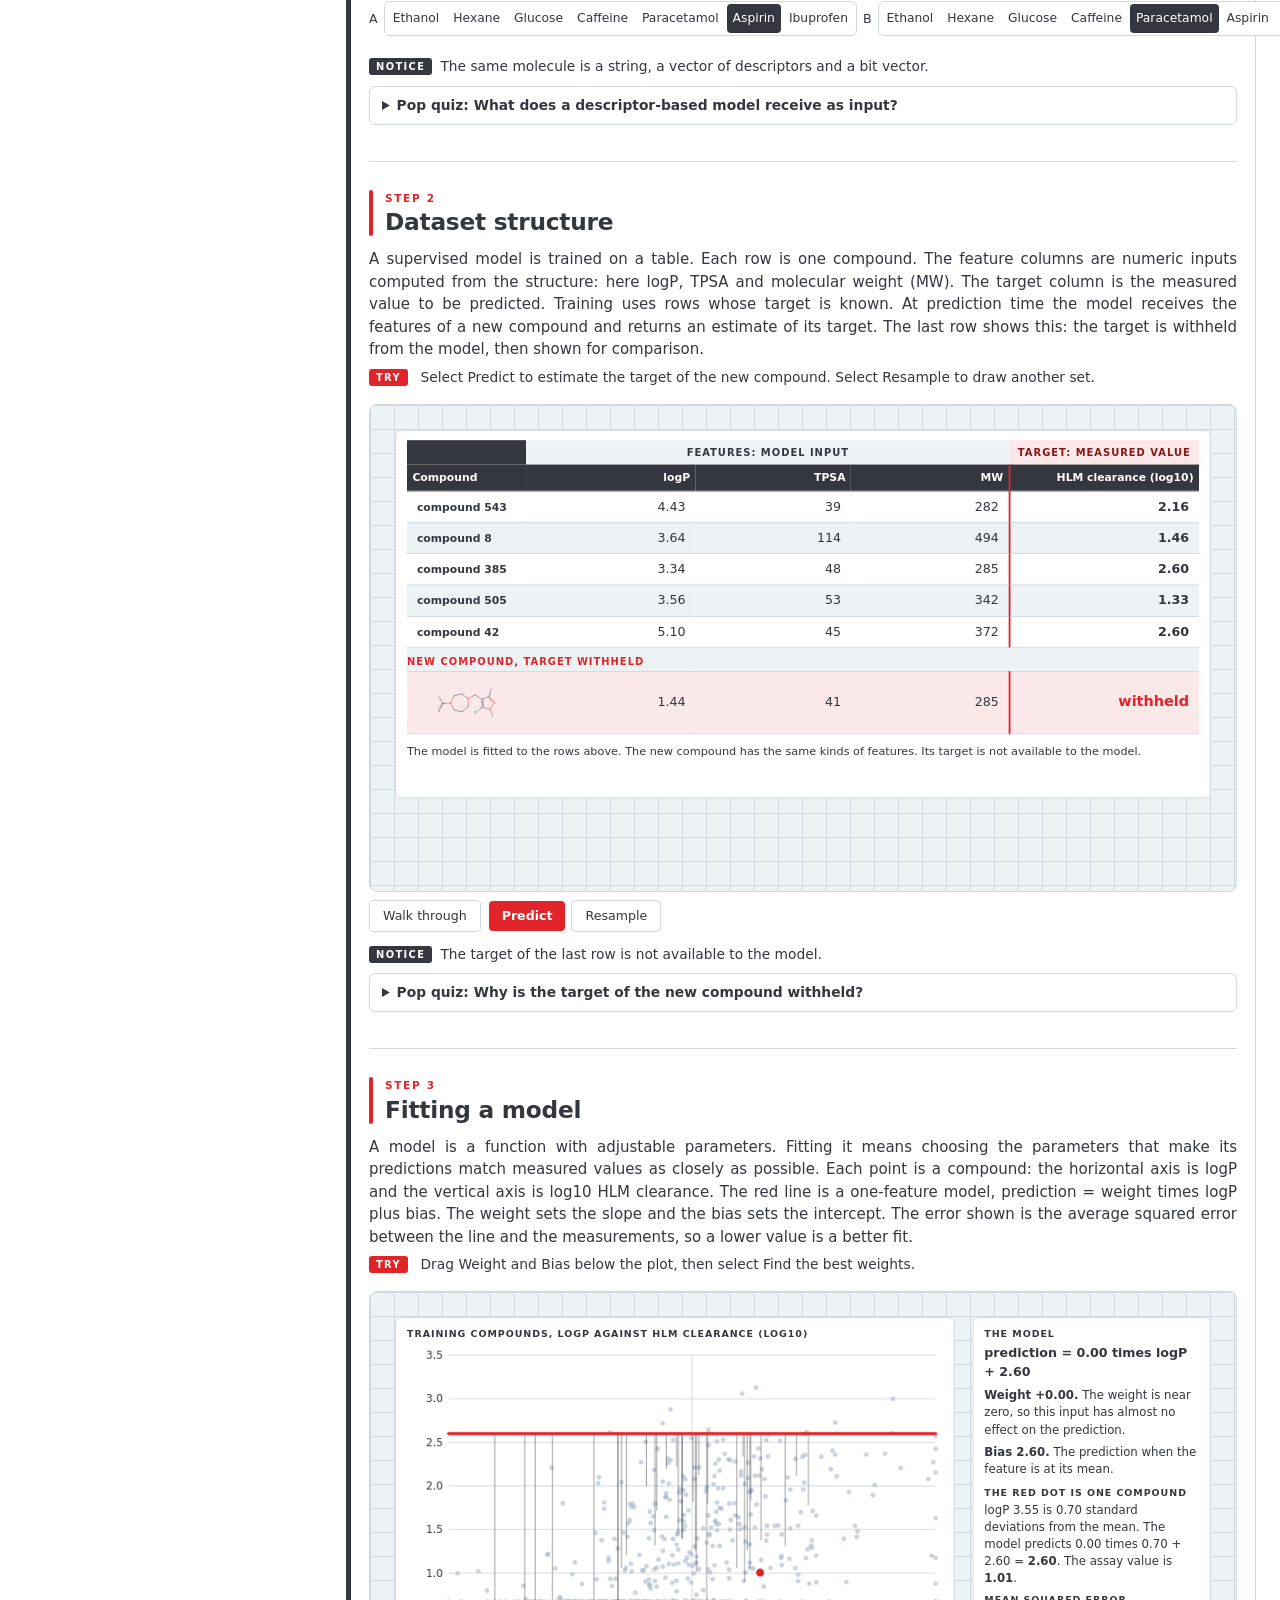
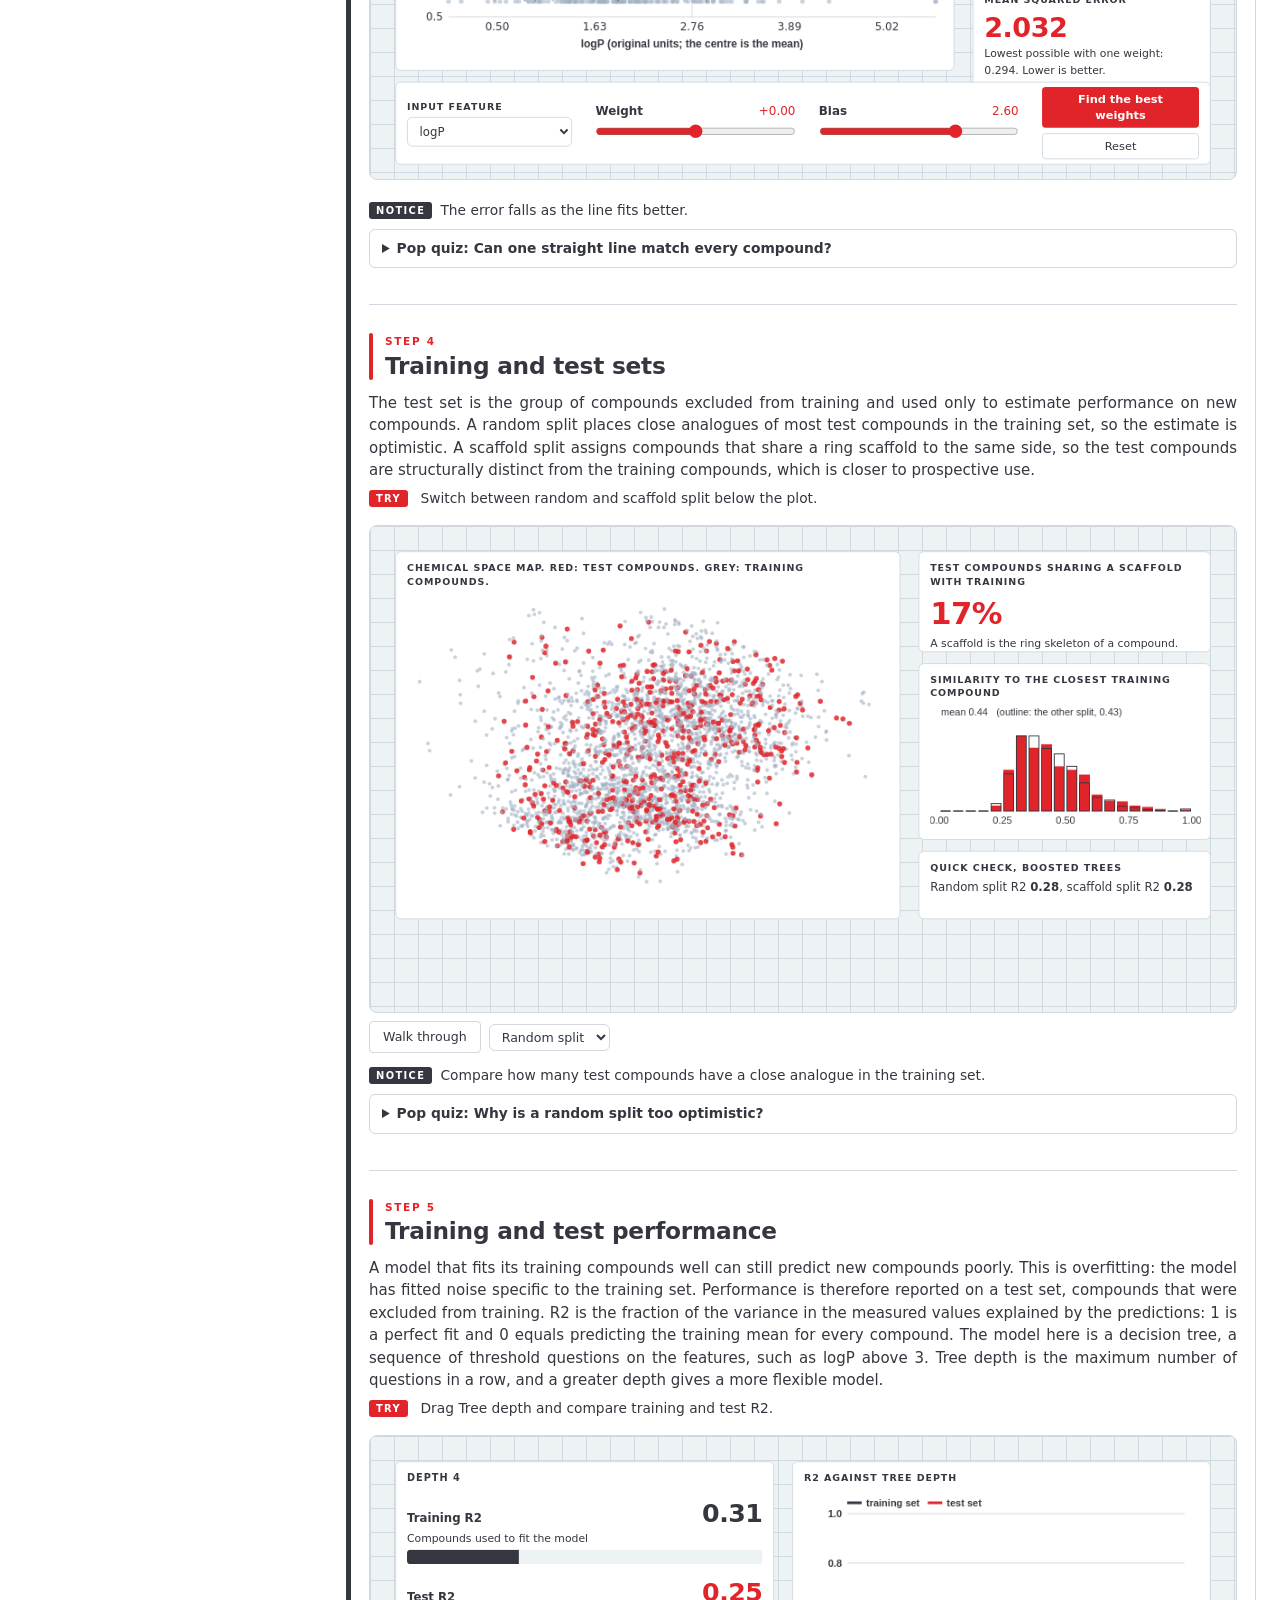
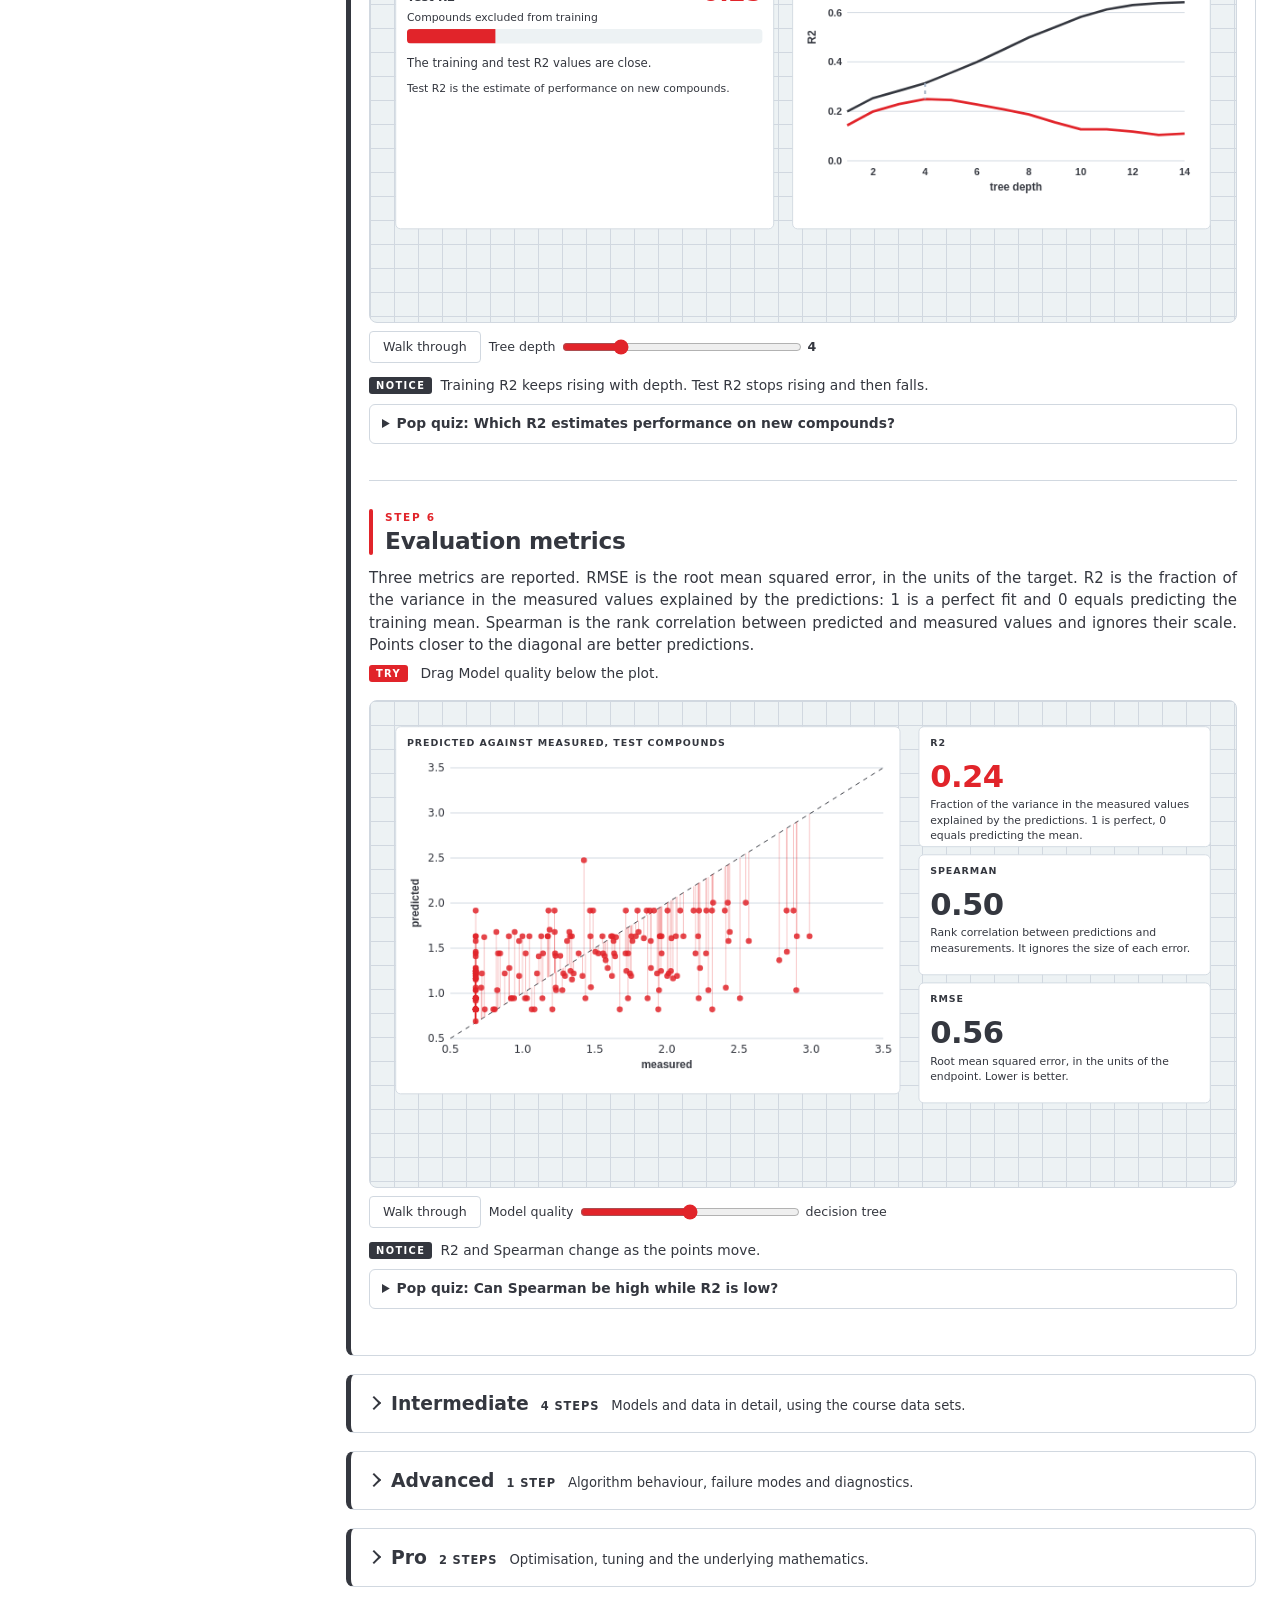
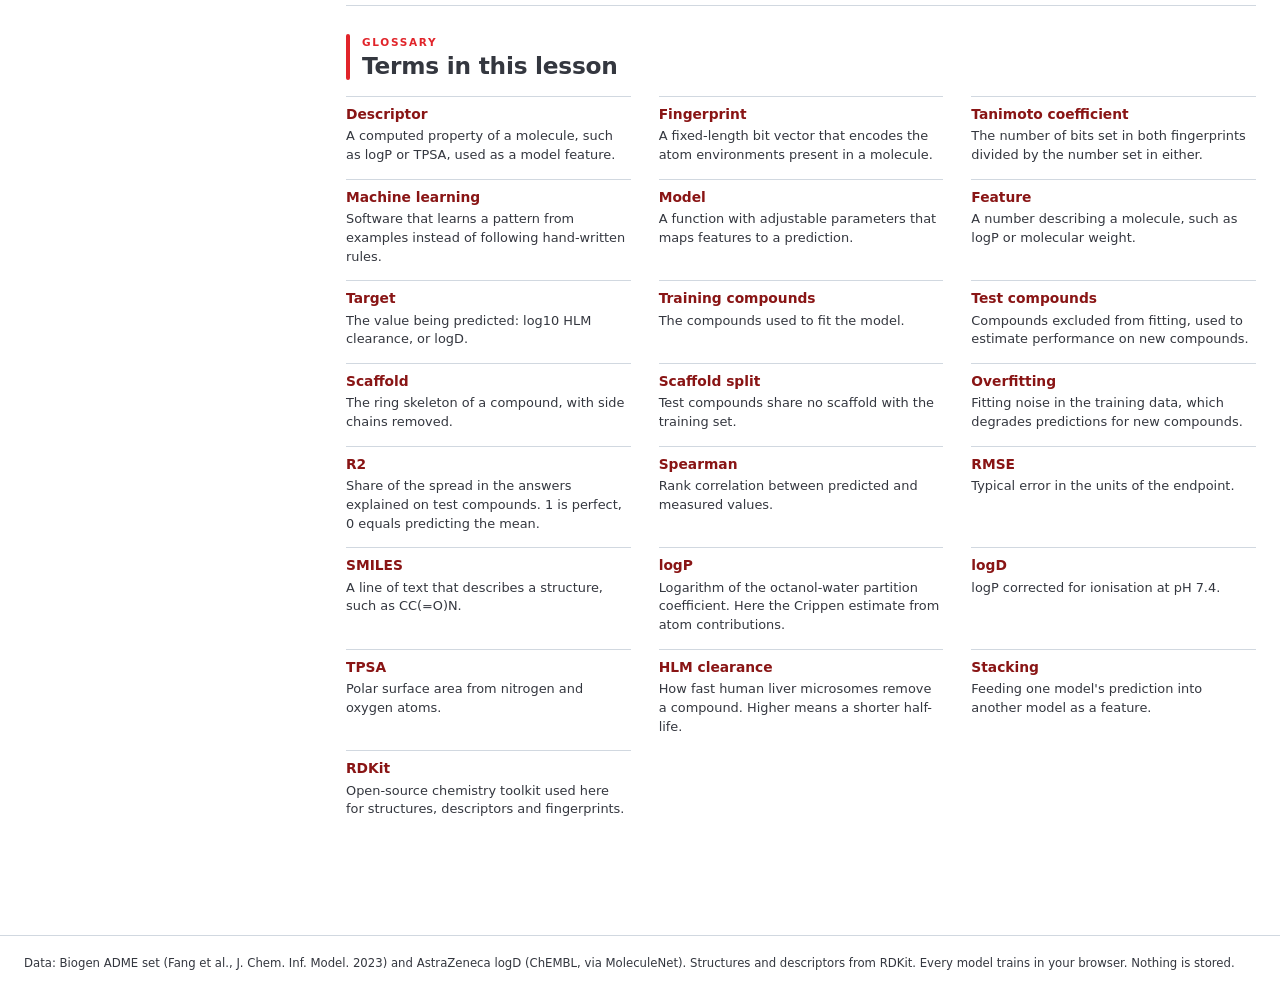
==== commit ee9ddc48: "Group the tabs into three labelled rows so every tab, including the quiz, is visible without scrolli" ====
--- a/docs/index.html
+++ b/docs/index.html
@@ -4,7 +4,7 @@
 <meta charset="utf-8">
 <meta name="viewport" content="width=device-width,initial-scale=1">
 <title>Model Lab | AI/ML for ADME</title>
-<link rel="stylesheet" href="css/site.css?v=o7">
+<link rel="stylesheet" href="css/site.css?v=o11">
 </head>
 <body>
 <div id="bar"></div>
@@ -14,18 +14,24 @@
   <button class="pill" id="animtoggle" type="button" aria-pressed="false">Animations on</button>
 </div></header>
 <nav class="tabs"><div class="in" id="tabs">
-  <button type="button" data-tab="start" aria-selected="true"><b>01</b>Data and ML basics</button>
-  <button type="button" data-tab="trees" aria-selected="false"><b>02</b>Tree models</button>
-  <button type="button" data-tab="nn" aria-selected="false"><b>03</b>Neural networks</button>
-  <button type="button" data-tab="gpt" aria-selected="false"><b>04</b>GPT</button>
-  <button type="button" data-tab="pre" aria-selected="false"><b>05</b>Pre-trained models</button>
-  <button type="button" data-tab="compare" aria-selected="false"><b>06</b>Comparison</button>
-  <button type="button" data-tab="ai" aria-selected="false"><b>07</b>Role of AI</button>
-  <button type="button" data-tab="treealgo" aria-selected="false"><b>08</b>Tree algorithms</button>
-  <button type="button" data-tab="netalgo" aria-selected="false"><b>09</b>Network algorithms</button>
-  <button type="button" data-tab="pk" aria-selected="false"><b>10</b>PK and PBPK</button>
-  <button type="button" data-tab="mlpk" aria-selected="false"><b>11</b>ML in PK and MIDD</button>
-  <button type="button" data-tab="quiz" aria-selected="false"><b>12</b>Quiz</button>
+<div class="tg"><span class="tl">Models</span>
+<button type="button" data-tab="start" aria-selected="true"><b>01</b>Data and ML basics</button>
+<button type="button" data-tab="trees" aria-selected="false"><b>02</b>Tree models</button>
+<button type="button" data-tab="nn" aria-selected="false"><b>03</b>Neural networks</button>
+<button type="button" data-tab="gpt" aria-selected="false"><b>04</b>GPT</button>
+<button type="button" data-tab="pre" aria-selected="false"><b>05</b>Pre-trained models</button>
+</div>
+<div class="tg"><span class="tl">Evaluation</span>
+<button type="button" data-tab="compare" aria-selected="false"><b>06</b>Comparison</button>
+<button type="button" data-tab="ai" aria-selected="false"><b>07</b>Role of AI</button>
+<button type="button" data-tab="treealgo" aria-selected="false"><b>08</b>Tree algorithms</button>
+<button type="button" data-tab="netalgo" aria-selected="false"><b>09</b>Network algorithms</button>
+</div>
+<div class="tg"><span class="tl">Applications</span>
+<button type="button" data-tab="pk" aria-selected="false"><b>10</b>PK and PBPK</button>
+<button type="button" data-tab="mlpk" aria-selected="false"><b>11</b>ML in PK and MIDD</button>
+<button type="button" class="qzt" data-tab="quiz" aria-selected="false"><b>12</b>Quiz</button>
+</div>
 </div></nav>
 <main>
   <div class="lesson" id="lesson-start"><div class="loading">Loading</div></div>
@@ -43,46 +49,46 @@
 </main>
 <footer class="site"><div>Data: Biogen ADME set (Fang et al., J. Chem. Inf. Model. 2023) and AstraZeneca logD (ChEMBL, via MoleculeNet). Structures and descriptors from RDKit. Every model trains in your browser. Nothing is stored.</div></footer>
 <script src="vendor/tf.min.js"></script>
-<script src="js/core.js?v=o7"></script>
-<script src="js/guide.js?v=o7"></script>
-<script src="js/filters.js?v=o7"></script>
-<script src="js/start.js?v=o7"></script>
-<script src="js/intro.js?v=o7"></script>
-<script src="js/trees.js?v=o7"></script>
-<script src="js/nn.js?v=o7"></script>
-<script src="js/nn2.js?v=o7"></script>
-<script src="js/transformer.js?v=o7"></script>
-<script src="js/pretrained.js?v=o7"></script>
-<script src="js/compare.js?v=o7"></script>
-<script src="js/limits.js?v=o7"></script>
-<script src="js/shape3d.js?v=o7"></script>
-<script src="js/treealgo.js?v=o7"></script>
-<script src="js/netalgo.js?v=o7"></script>
-<script src="js/pkengine.js?v=o7"></script>
-<script src="js/pk.js?v=o7"></script>
-<script src="js/mlpk.js?v=o7"></script>
-<script src="js/pk_a.js?v=o7"></script>
-<script src="js/pk_b.js?v=o7"></script>
-<script src="js/pk_c.js?v=o7"></script>
-<script src="js/pk_d.js?v=o7"></script>
-<script src="js/mlpk_a.js?v=o7"></script>
-<script src="js/mlpk_b.js?v=o7"></script>
-<script src="js/mlpk_c.js?v=o7"></script>
-<script src="js/mlpk_d.js?v=o7"></script>
-<script src="js/mlpk_e.js?v=o7"></script>
-<script src="js/beginner.js?v=o7"></script>
-<script src="js/beginner2_trees.js?v=o7"></script>
-<script src="js/beginner2_nn.js?v=o7"></script>
-<script src="js/beginner2_gpt.js?v=o7"></script>
-<script src="js/beginner2_misc.js?v=o7"></script>
-<script src="js/titles.js?v=o7"></script>
-<script src="js/levels.js?v=o7"></script>
-<script src="js/quiz.js?v=o7"></script>
-<script src="js/quizfig_a.js?v=o7"></script>
-<script src="js/quizfig_b.js?v=o7"></script>
-<script src="js/quizfig_c.js?v=o7"></script>
-<script src="js/quizfig_d.js?v=o7"></script>
-<script src="js/quiz_pk.js?v=o7"></script>
-<script src="js/main.js?v=o7"></script>
+<script src="js/core.js?v=o11"></script>
+<script src="js/guide.js?v=o11"></script>
+<script src="js/filters.js?v=o11"></script>
+<script src="js/start.js?v=o11"></script>
+<script src="js/intro.js?v=o11"></script>
+<script src="js/trees.js?v=o11"></script>
+<script src="js/nn.js?v=o11"></script>
+<script src="js/nn2.js?v=o11"></script>
+<script src="js/transformer.js?v=o11"></script>
+<script src="js/pretrained.js?v=o11"></script>
+<script src="js/compare.js?v=o11"></script>
+<script src="js/limits.js?v=o11"></script>
+<script src="js/shape3d.js?v=o11"></script>
+<script src="js/treealgo.js?v=o11"></script>
+<script src="js/netalgo.js?v=o11"></script>
+<script src="js/pkengine.js?v=o11"></script>
+<script src="js/pk.js?v=o11"></script>
+<script src="js/mlpk.js?v=o11"></script>
+<script src="js/pk_a.js?v=o11"></script>
+<script src="js/pk_b.js?v=o11"></script>
+<script src="js/pk_c.js?v=o11"></script>
+<script src="js/pk_d.js?v=o11"></script>
+<script src="js/mlpk_a.js?v=o11"></script>
+<script src="js/mlpk_b.js?v=o11"></script>
+<script src="js/mlpk_c.js?v=o11"></script>
+<script src="js/mlpk_d.js?v=o11"></script>
+<script src="js/mlpk_e.js?v=o11"></script>
+<script src="js/beginner.js?v=o11"></script>
+<script src="js/beginner2_trees.js?v=o11"></script>
+<script src="js/beginner2_nn.js?v=o11"></script>
+<script src="js/beginner2_gpt.js?v=o11"></script>
+<script src="js/beginner2_misc.js?v=o11"></script>
+<script src="js/titles.js?v=o11"></script>
+<script src="js/levels.js?v=o11"></script>
+<script src="js/quiz.js?v=o11"></script>
+<script src="js/quizfig_a.js?v=o11"></script>
+<script src="js/quizfig_b.js?v=o11"></script>
+<script src="js/quizfig_c.js?v=o11"></script>
+<script src="js/quizfig_d.js?v=o11"></script>
+<script src="js/quiz_pk.js?v=o11"></script>
+<script src="js/main.js?v=o11"></script>
 </body>
 </html>
--- a/docs/css/site.css
+++ b/docs/css/site.css
@@ -363,3 +363,17 @@
 nav.tabs button{padding:13px 10px}
 nav.tabs button+button::before{content:"";position:absolute;left:0;top:50%;height:16px;margin-top:-8px;border-left:1px solid var(--silver)}
 nav.tabs button[aria-selected="true"]::after{left:10px;right:10px}
+@media(min-width:700px){.lead,.try{text-align:justify;text-justify:inter-word;hyphens:auto;-webkit-hyphens:auto}}
+nav.tabs{position:static}
+nav.tabs .in{display:flex;flex-direction:column;gap:0;overflow:visible;padding:4px 24px 0;justify-content:flex-start}
+nav.tabs .tg{display:flex;align-items:center;flex-wrap:wrap;gap:0;border-bottom:1px solid var(--silver)}
+nav.tabs .tg:last-child{border-bottom:0}
+nav.tabs .tl{flex:0 0 112px;font-size:.66rem;font-weight:700;letter-spacing:.12em;text-transform:uppercase;color:var(--mid)}
+nav.tabs button{padding:8px 12px}
+nav.tabs .tg button:first-of-type::before{display:none}
+nav.tabs button.qzt{border:1px solid var(--red);border-radius:4px;margin:4px 0 4px 12px;padding:3px 12px;color:var(--red);font-weight:600}
+nav.tabs button.qzt::before{display:none}
+nav.tabs button.qzt[aria-selected="true"]{background:var(--red);color:#fff}
+nav.tabs button.qzt[aria-selected="true"]::after{display:none}
+nav.tabs button.qzt b,nav.tabs button.qzt[aria-selected="true"] b{color:inherit}
+@media(max-width:700px){nav.tabs .tl{flex:0 0 100%;padding-top:6px}nav.tabs .in{padding:0 14px}nav.tabs button{padding:6px 9px}}
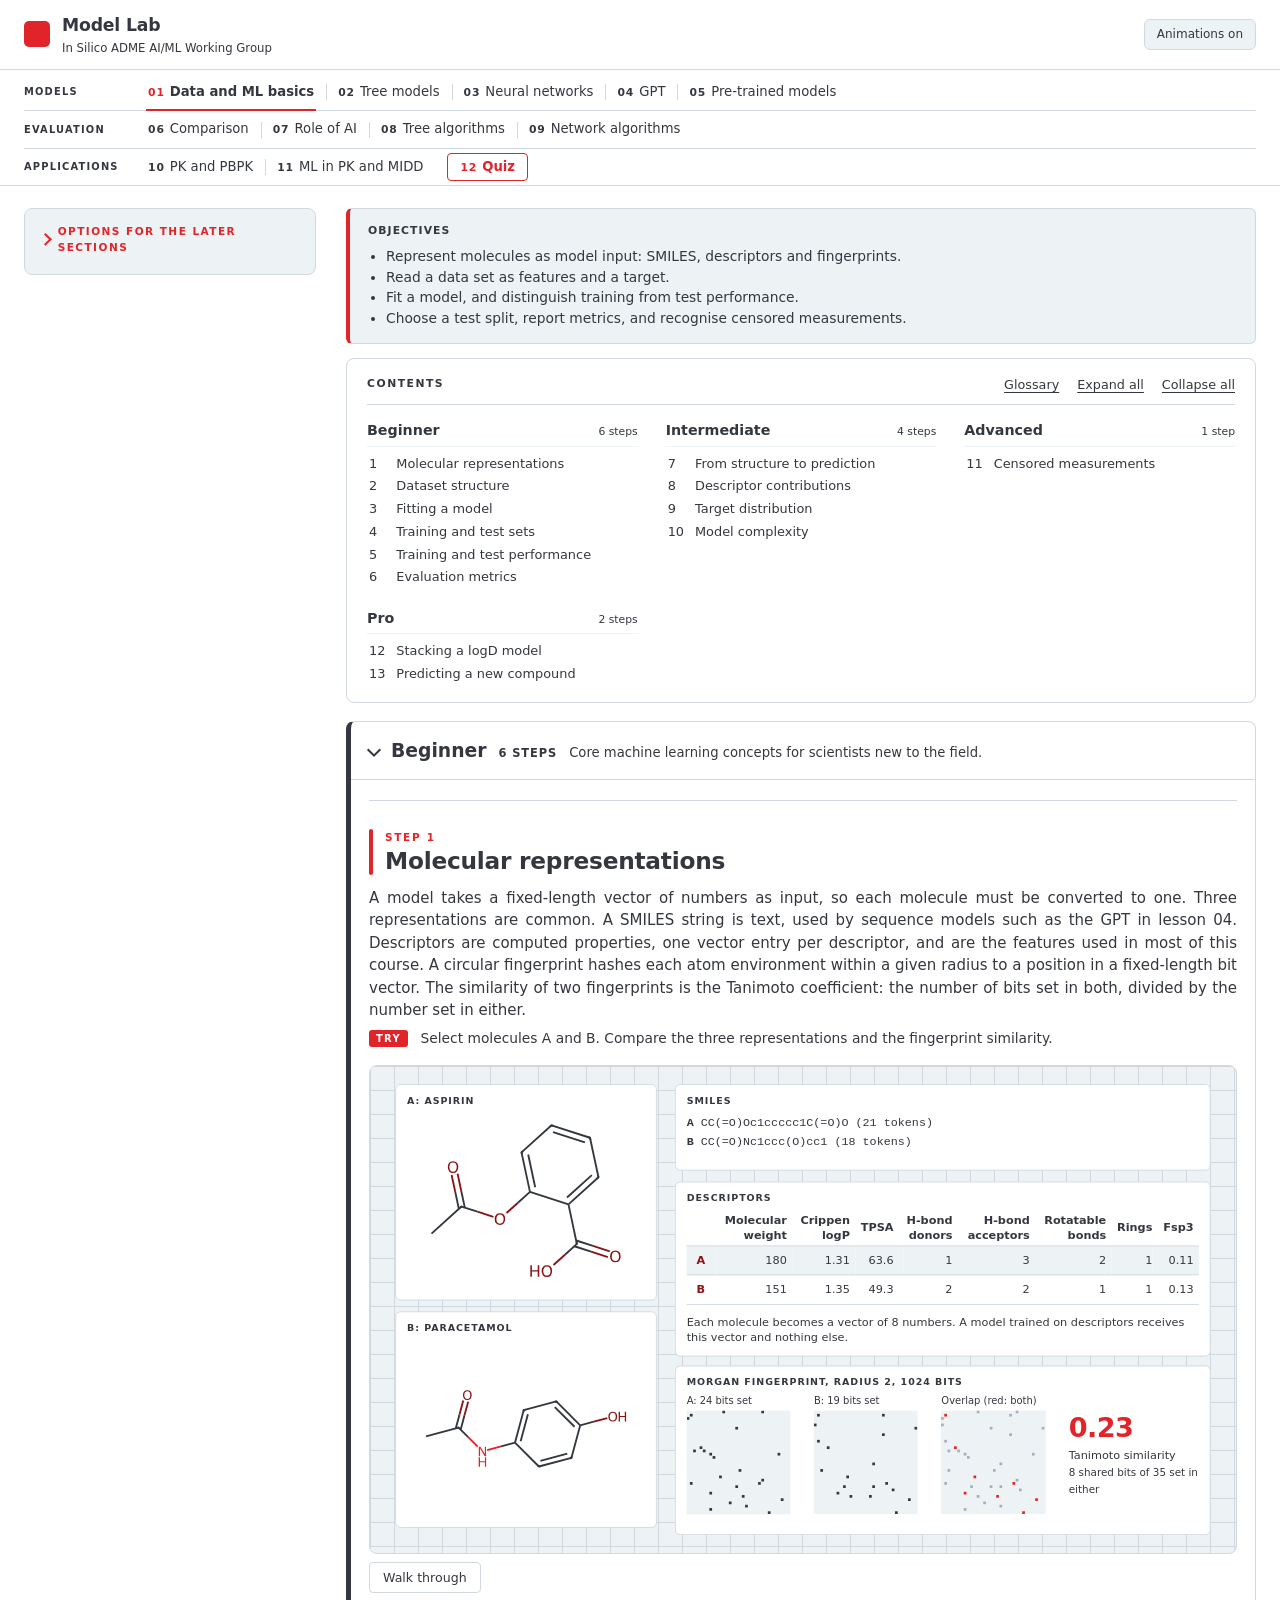
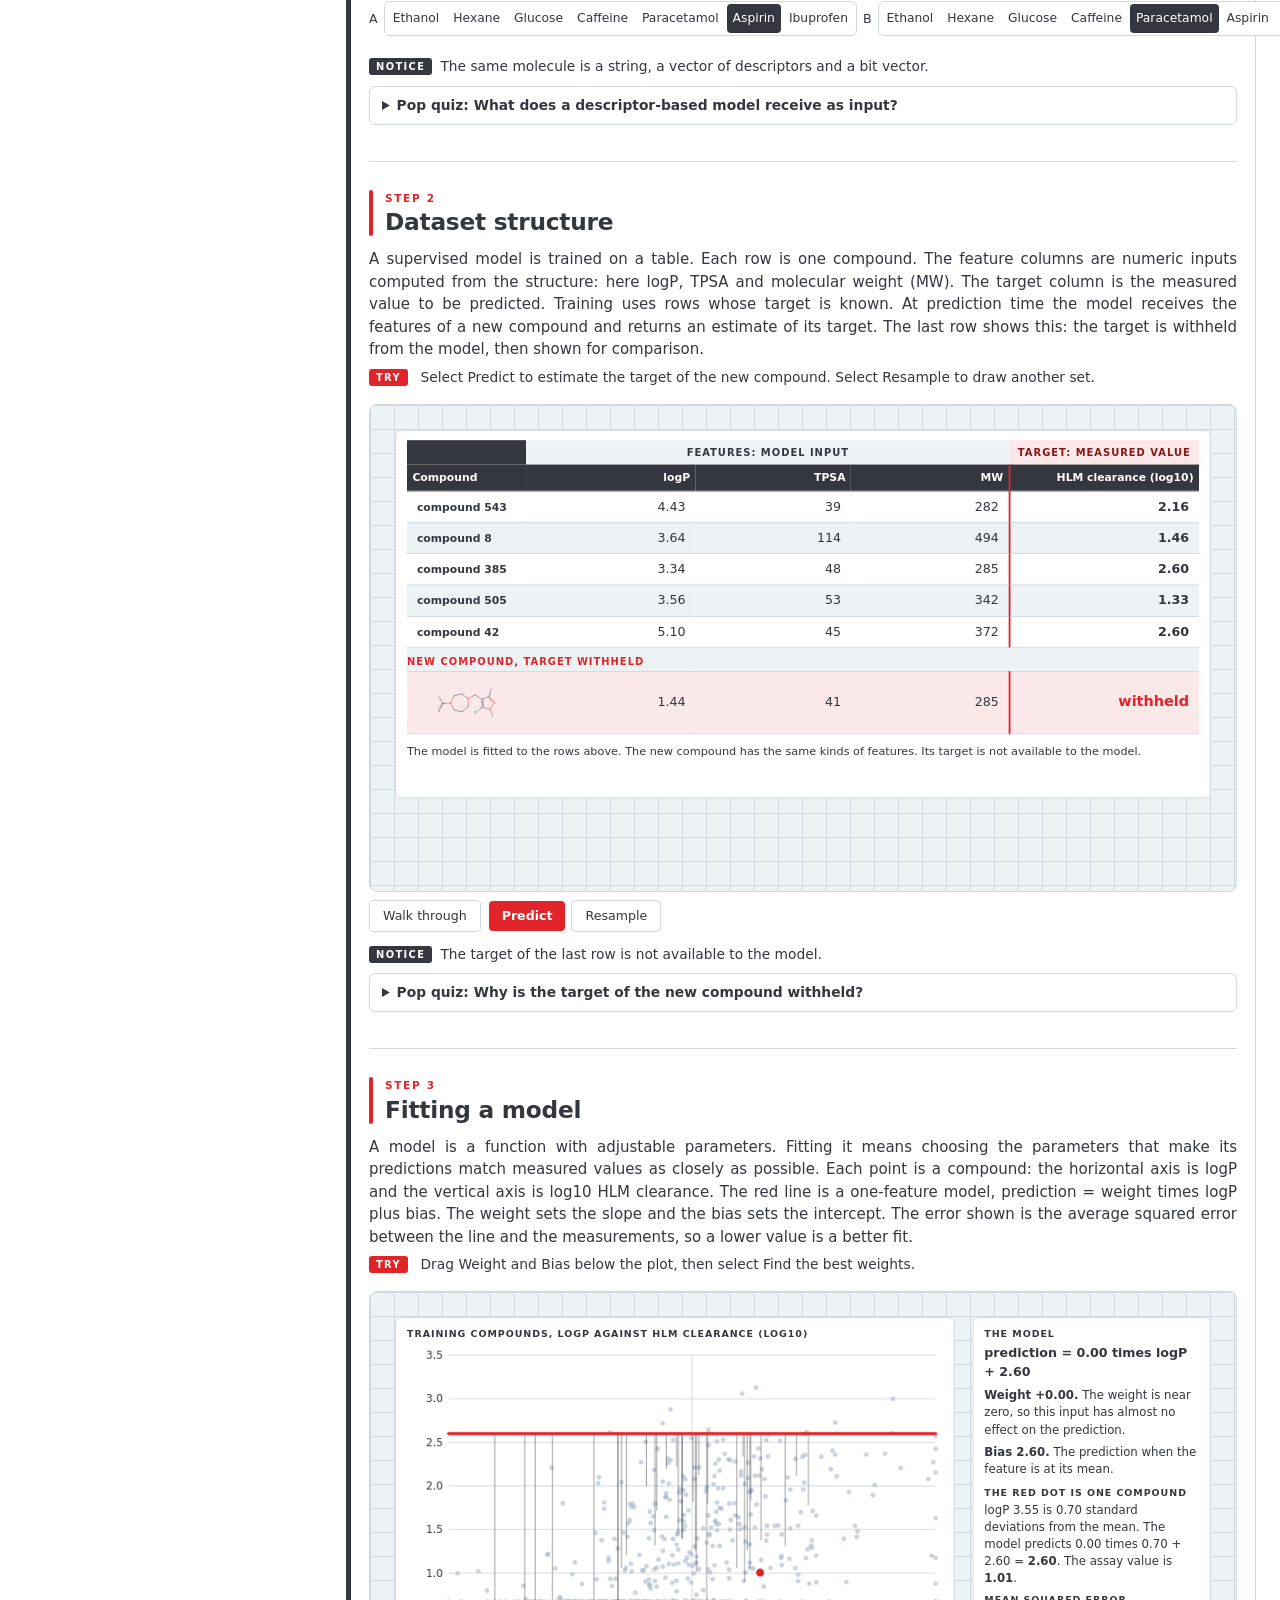
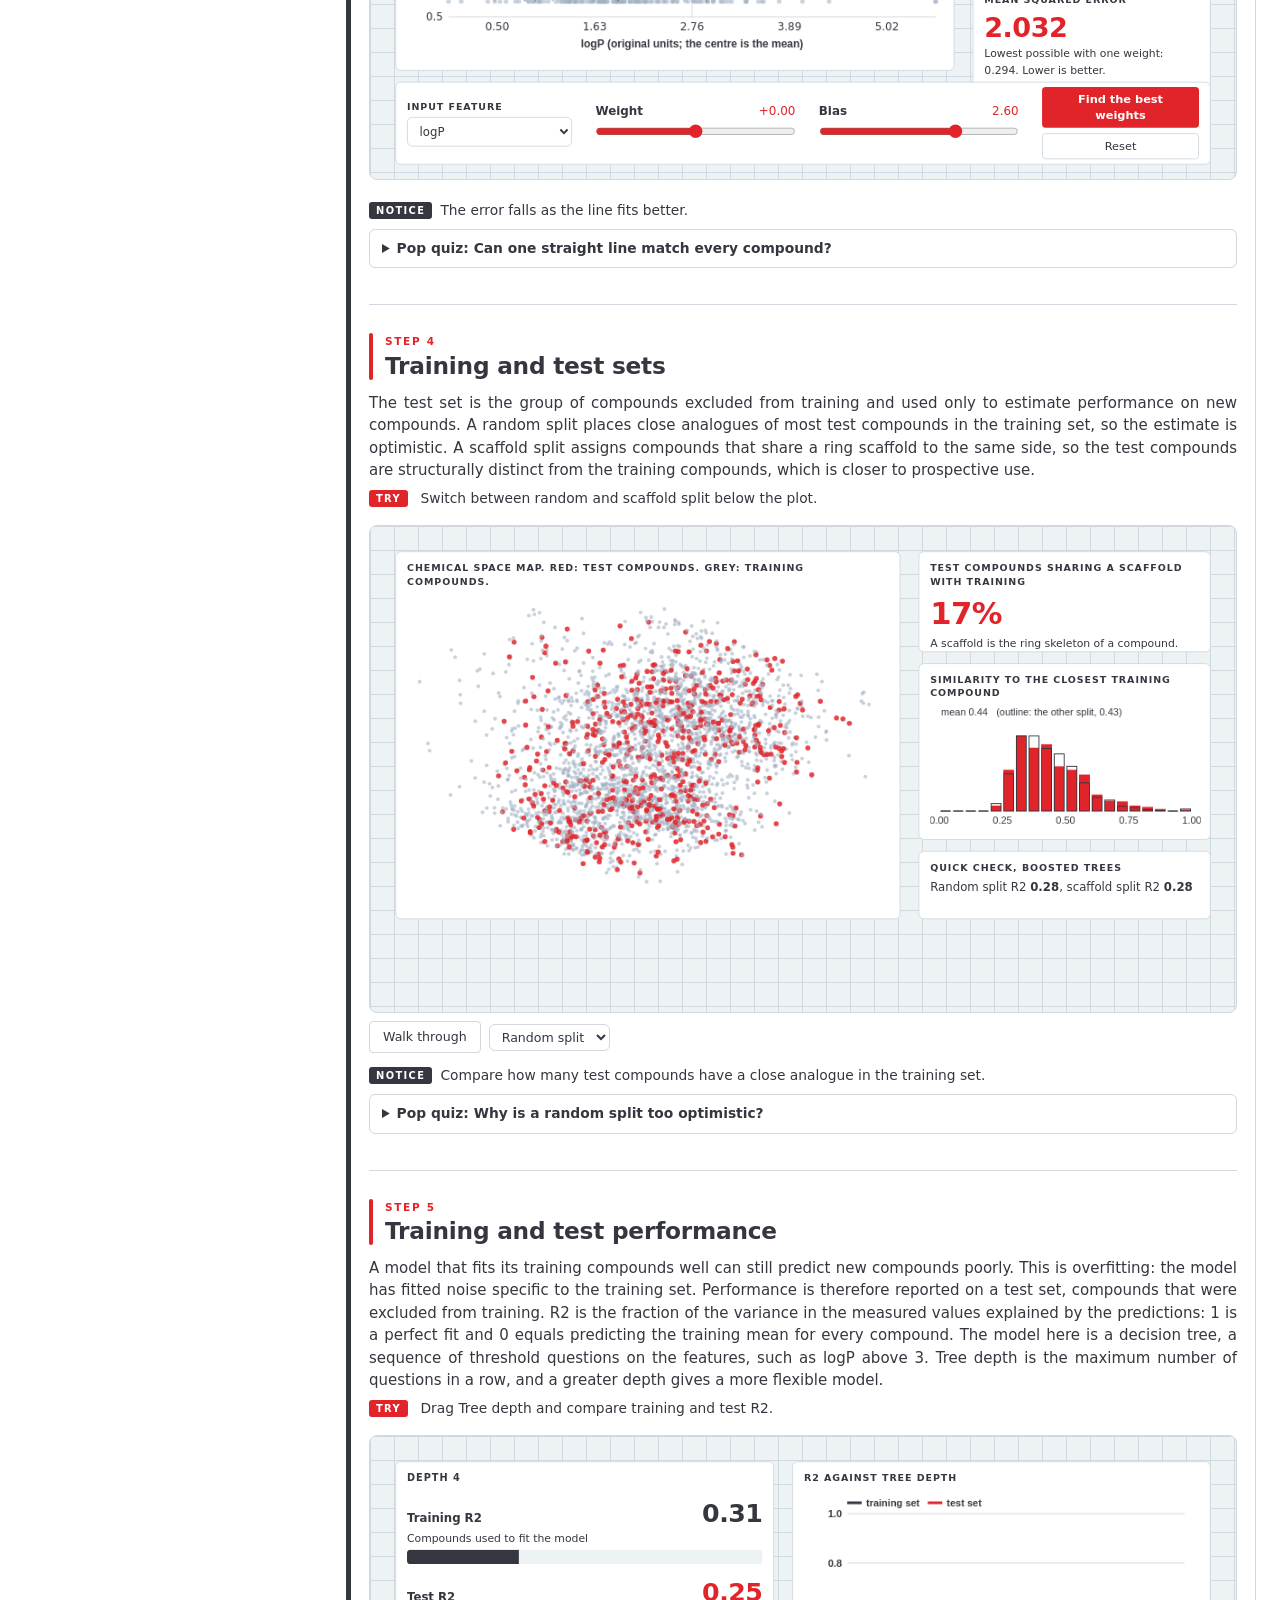
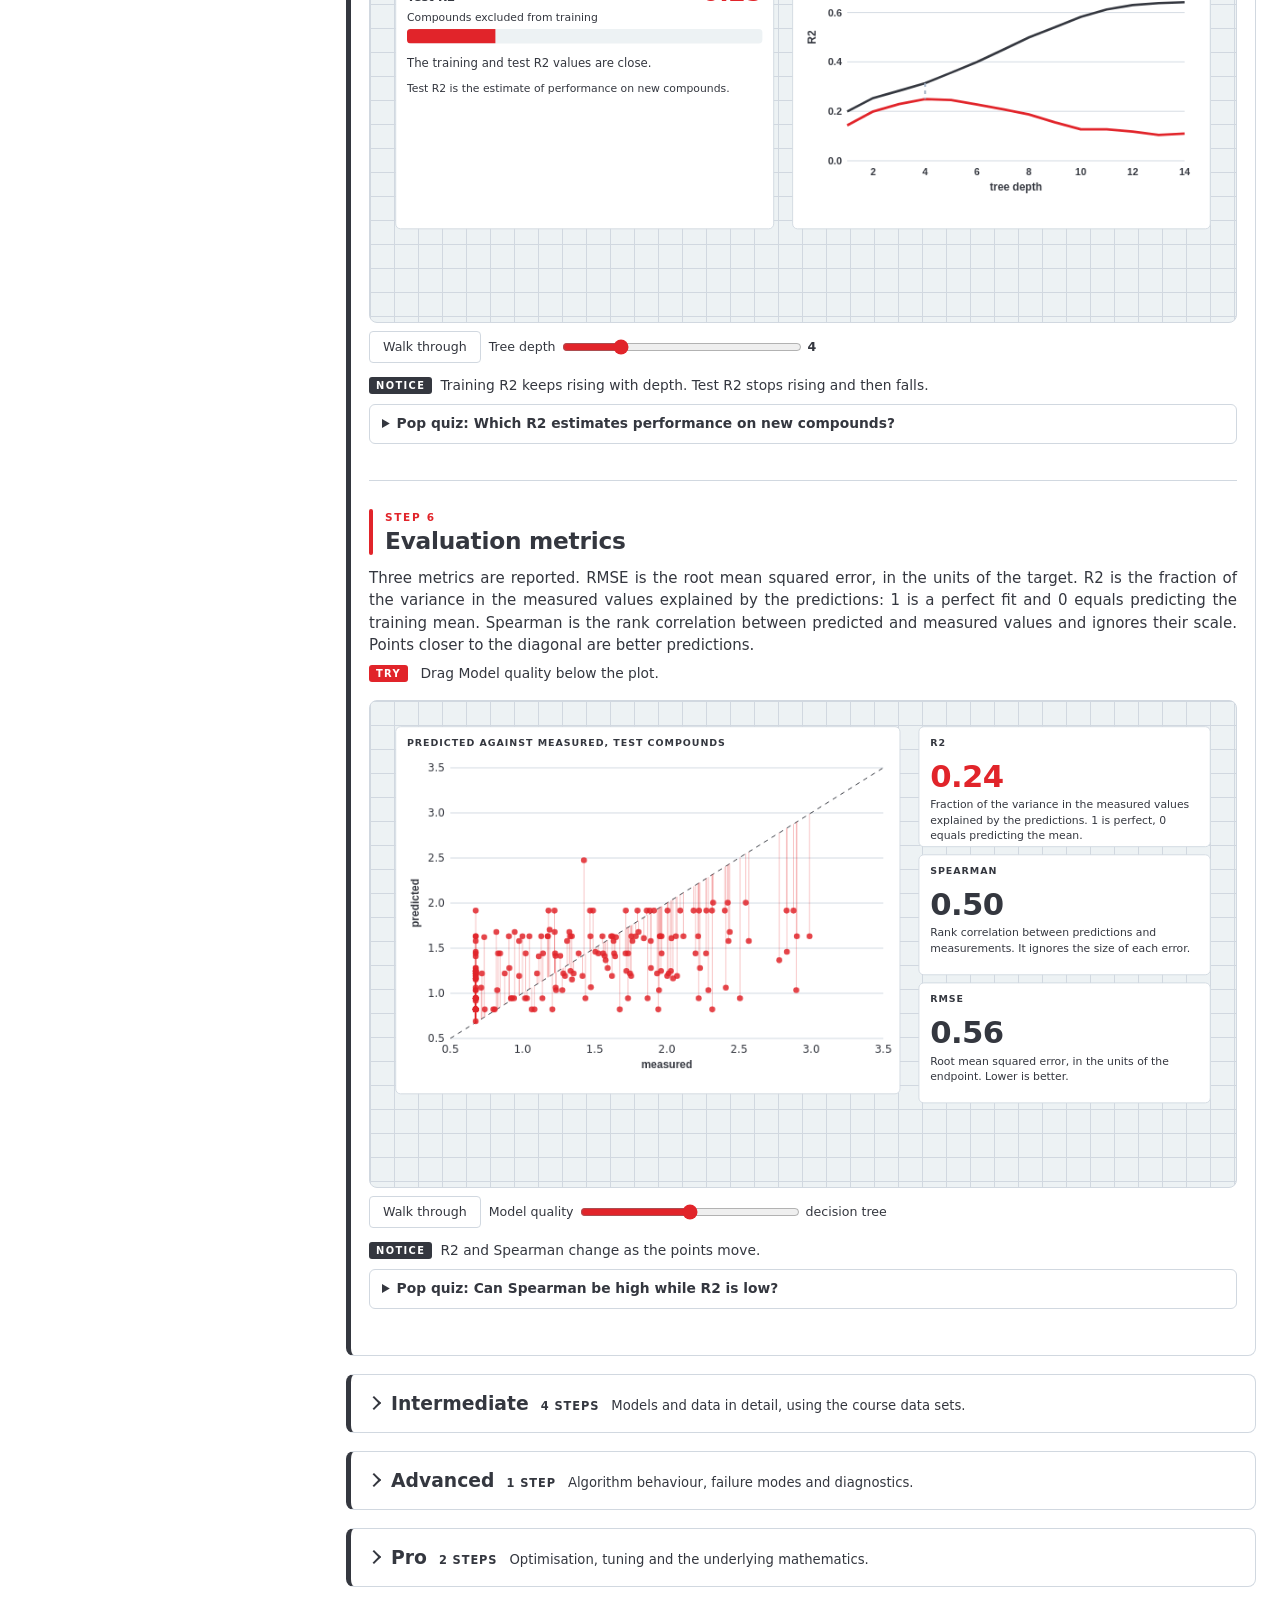
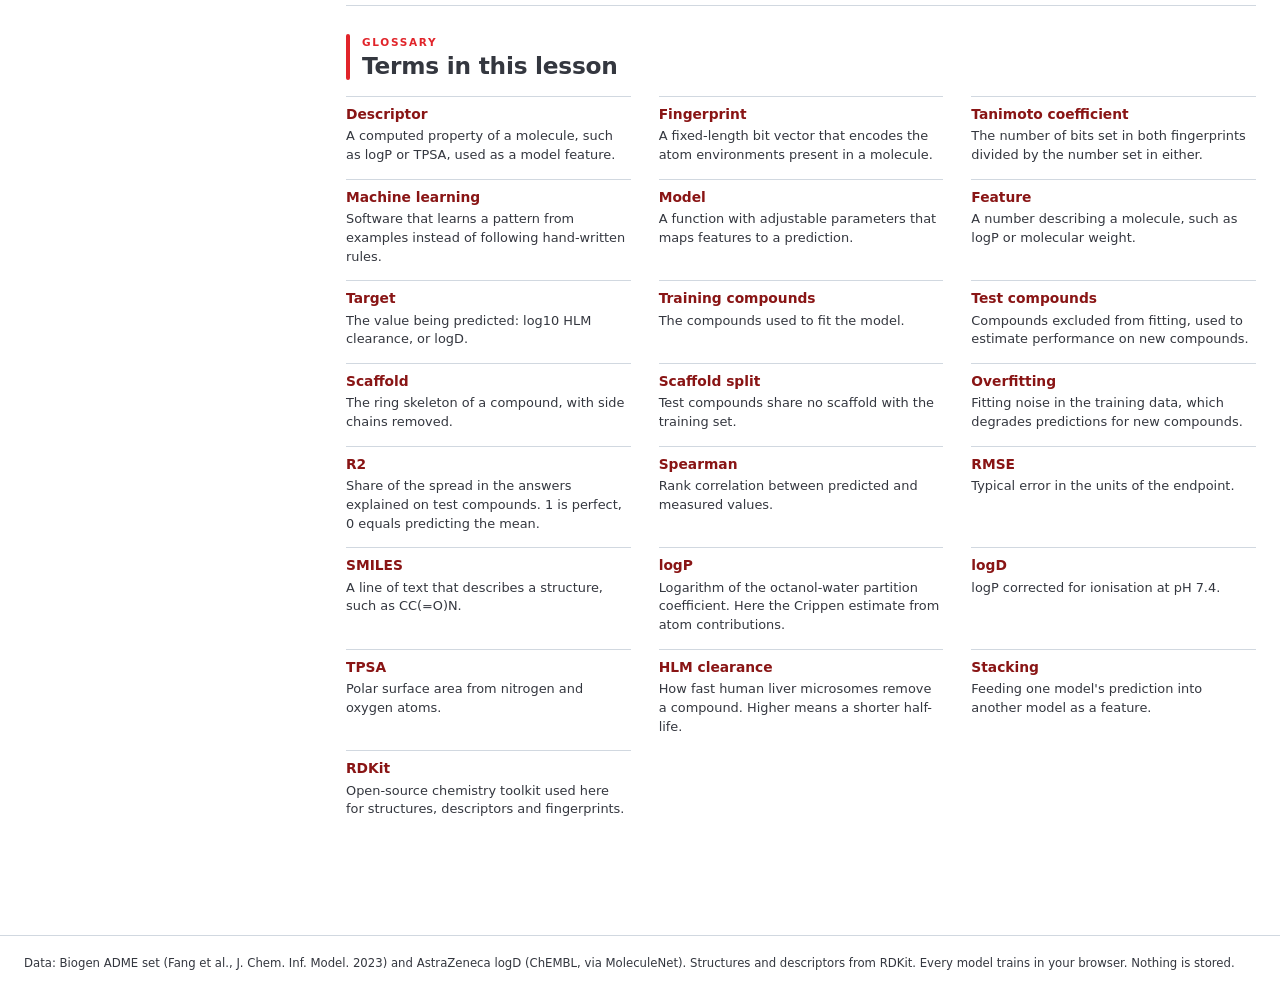
==== commit 307dbb56: "Hide the step rail until the first step is reached, then keep it fixed beside the steps Co-Authored-" ====
--- a/docs/index.html
+++ b/docs/index.html
@@ -4,7 +4,7 @@
 <meta charset="utf-8">
 <meta name="viewport" content="width=device-width,initial-scale=1">
 <title>Model Lab | AI/ML for ADME</title>
-<link rel="stylesheet" href="css/site.css?v=o11">
+<link rel="stylesheet" href="css/site.css?v=o12">
 </head>
 <body>
 <div id="bar"></div>
@@ -49,46 +49,46 @@
 </main>
 <footer class="site"><div>Data: Biogen ADME set (Fang et al., J. Chem. Inf. Model. 2023) and AstraZeneca logD (ChEMBL, via MoleculeNet). Structures and descriptors from RDKit. Every model trains in your browser. Nothing is stored.</div></footer>
 <script src="vendor/tf.min.js"></script>
-<script src="js/core.js?v=o11"></script>
-<script src="js/guide.js?v=o11"></script>
-<script src="js/filters.js?v=o11"></script>
-<script src="js/start.js?v=o11"></script>
-<script src="js/intro.js?v=o11"></script>
-<script src="js/trees.js?v=o11"></script>
-<script src="js/nn.js?v=o11"></script>
-<script src="js/nn2.js?v=o11"></script>
-<script src="js/transformer.js?v=o11"></script>
-<script src="js/pretrained.js?v=o11"></script>
-<script src="js/compare.js?v=o11"></script>
-<script src="js/limits.js?v=o11"></script>
-<script src="js/shape3d.js?v=o11"></script>
-<script src="js/treealgo.js?v=o11"></script>
-<script src="js/netalgo.js?v=o11"></script>
-<script src="js/pkengine.js?v=o11"></script>
-<script src="js/pk.js?v=o11"></script>
-<script src="js/mlpk.js?v=o11"></script>
-<script src="js/pk_a.js?v=o11"></script>
-<script src="js/pk_b.js?v=o11"></script>
-<script src="js/pk_c.js?v=o11"></script>
-<script src="js/pk_d.js?v=o11"></script>
-<script src="js/mlpk_a.js?v=o11"></script>
-<script src="js/mlpk_b.js?v=o11"></script>
-<script src="js/mlpk_c.js?v=o11"></script>
-<script src="js/mlpk_d.js?v=o11"></script>
-<script src="js/mlpk_e.js?v=o11"></script>
-<script src="js/beginner.js?v=o11"></script>
-<script src="js/beginner2_trees.js?v=o11"></script>
-<script src="js/beginner2_nn.js?v=o11"></script>
-<script src="js/beginner2_gpt.js?v=o11"></script>
-<script src="js/beginner2_misc.js?v=o11"></script>
-<script src="js/titles.js?v=o11"></script>
-<script src="js/levels.js?v=o11"></script>
-<script src="js/quiz.js?v=o11"></script>
-<script src="js/quizfig_a.js?v=o11"></script>
-<script src="js/quizfig_b.js?v=o11"></script>
-<script src="js/quizfig_c.js?v=o11"></script>
-<script src="js/quizfig_d.js?v=o11"></script>
-<script src="js/quiz_pk.js?v=o11"></script>
-<script src="js/main.js?v=o11"></script>
+<script src="js/core.js?v=o12"></script>
+<script src="js/guide.js?v=o12"></script>
+<script src="js/filters.js?v=o12"></script>
+<script src="js/start.js?v=o12"></script>
+<script src="js/intro.js?v=o12"></script>
+<script src="js/trees.js?v=o12"></script>
+<script src="js/nn.js?v=o12"></script>
+<script src="js/nn2.js?v=o12"></script>
+<script src="js/transformer.js?v=o12"></script>
+<script src="js/pretrained.js?v=o12"></script>
+<script src="js/compare.js?v=o12"></script>
+<script src="js/limits.js?v=o12"></script>
+<script src="js/shape3d.js?v=o12"></script>
+<script src="js/treealgo.js?v=o12"></script>
+<script src="js/netalgo.js?v=o12"></script>
+<script src="js/pkengine.js?v=o12"></script>
+<script src="js/pk.js?v=o12"></script>
+<script src="js/mlpk.js?v=o12"></script>
+<script src="js/pk_a.js?v=o12"></script>
+<script src="js/pk_b.js?v=o12"></script>
+<script src="js/pk_c.js?v=o12"></script>
+<script src="js/pk_d.js?v=o12"></script>
+<script src="js/mlpk_a.js?v=o12"></script>
+<script src="js/mlpk_b.js?v=o12"></script>
+<script src="js/mlpk_c.js?v=o12"></script>
+<script src="js/mlpk_d.js?v=o12"></script>
+<script src="js/mlpk_e.js?v=o12"></script>
+<script src="js/beginner.js?v=o12"></script>
+<script src="js/beginner2_trees.js?v=o12"></script>
+<script src="js/beginner2_nn.js?v=o12"></script>
+<script src="js/beginner2_gpt.js?v=o12"></script>
+<script src="js/beginner2_misc.js?v=o12"></script>
+<script src="js/titles.js?v=o12"></script>
+<script src="js/levels.js?v=o12"></script>
+<script src="js/quiz.js?v=o12"></script>
+<script src="js/quizfig_a.js?v=o12"></script>
+<script src="js/quizfig_b.js?v=o12"></script>
+<script src="js/quizfig_c.js?v=o12"></script>
+<script src="js/quizfig_d.js?v=o12"></script>
+<script src="js/quiz_pk.js?v=o12"></script>
+<script src="js/main.js?v=o12"></script>
 </body>
 </html>
--- a/docs/css/site.css
+++ b/docs/css/site.css
@@ -377,3 +377,6 @@
 nav.tabs button.qzt[aria-selected="true"]::after{display:none}
 nav.tabs button.qzt b,nav.tabs button.qzt[aria-selected="true"] b{color:inherit}
 @media(max-width:700px){nav.tabs .tl{flex:0 0 100%;padding-top:6px}nav.tabs .in{padding:0 14px}nav.tabs button{padding:6px 9px}}
+
+.rail{top:24px;max-height:calc(100vh - 48px);opacity:0;pointer-events:none;transition:opacity .2s}
+.rail.show{opacity:1;pointer-events:auto}
